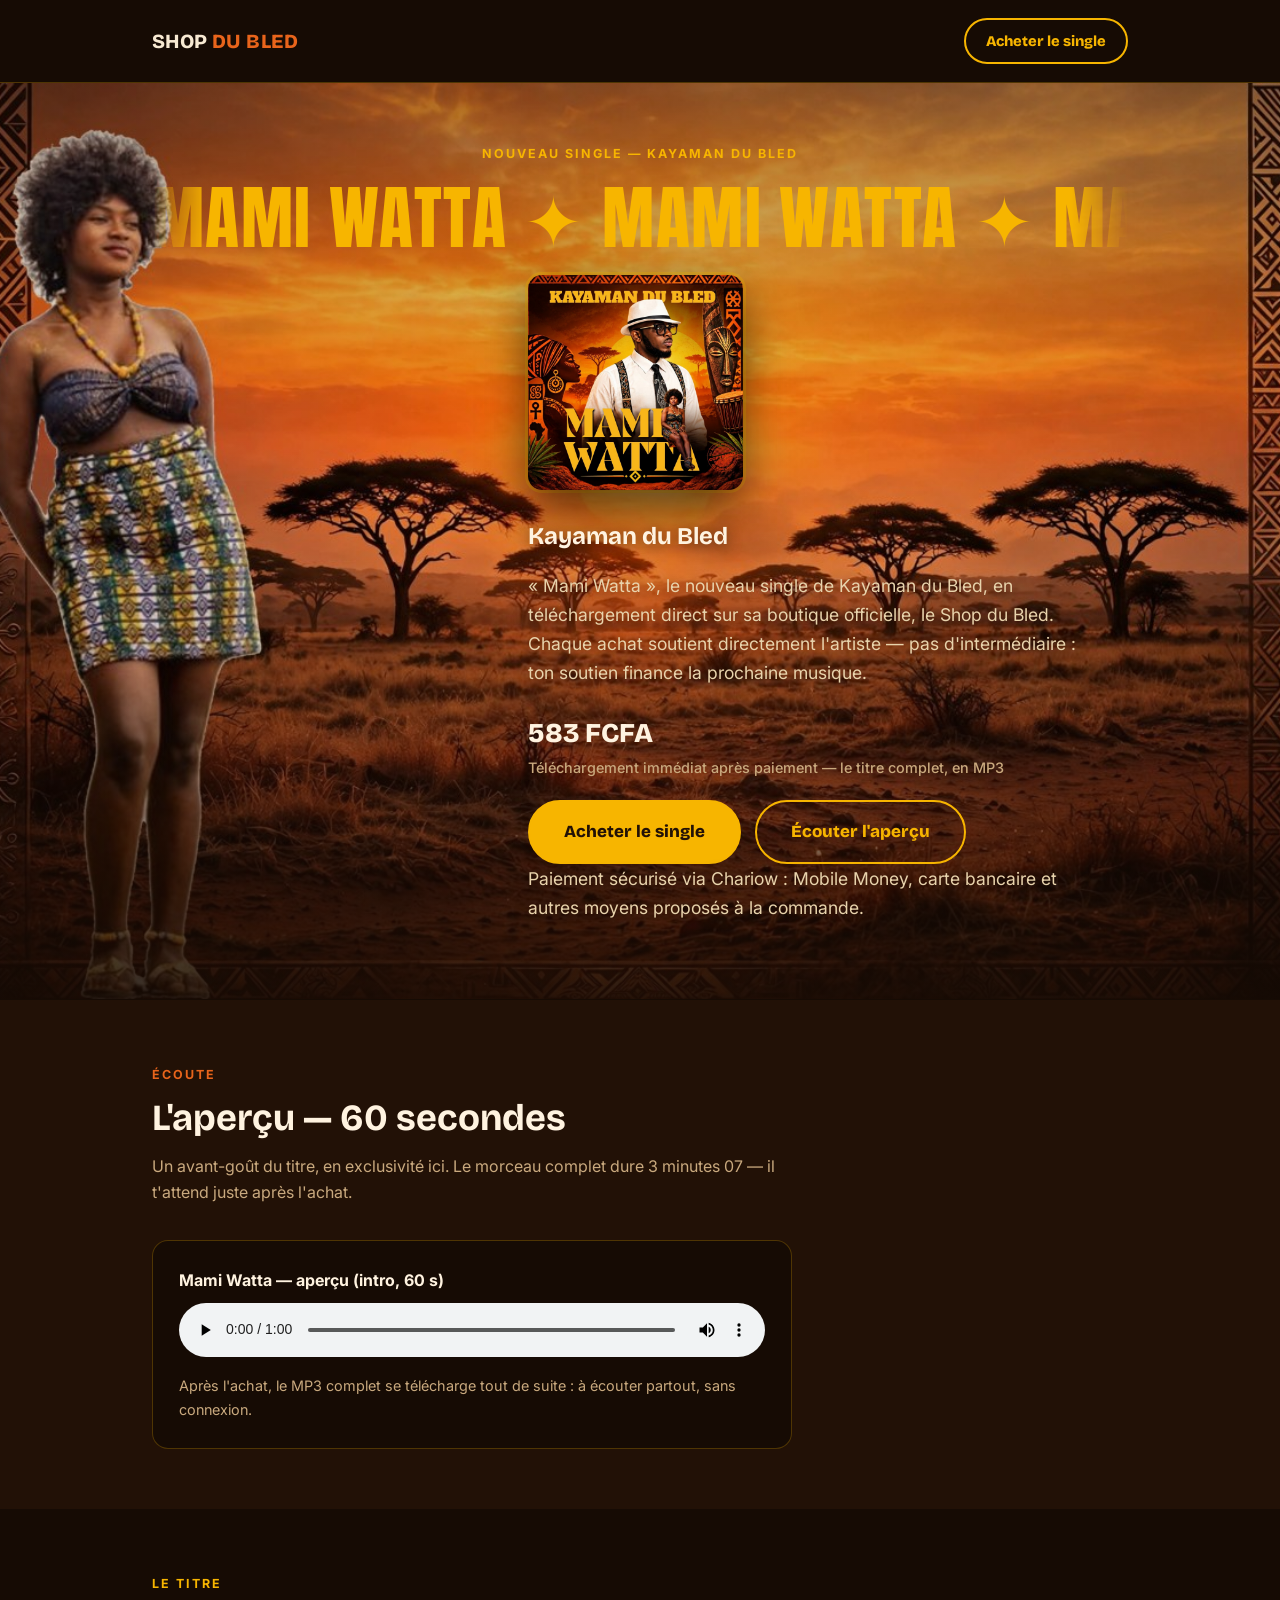
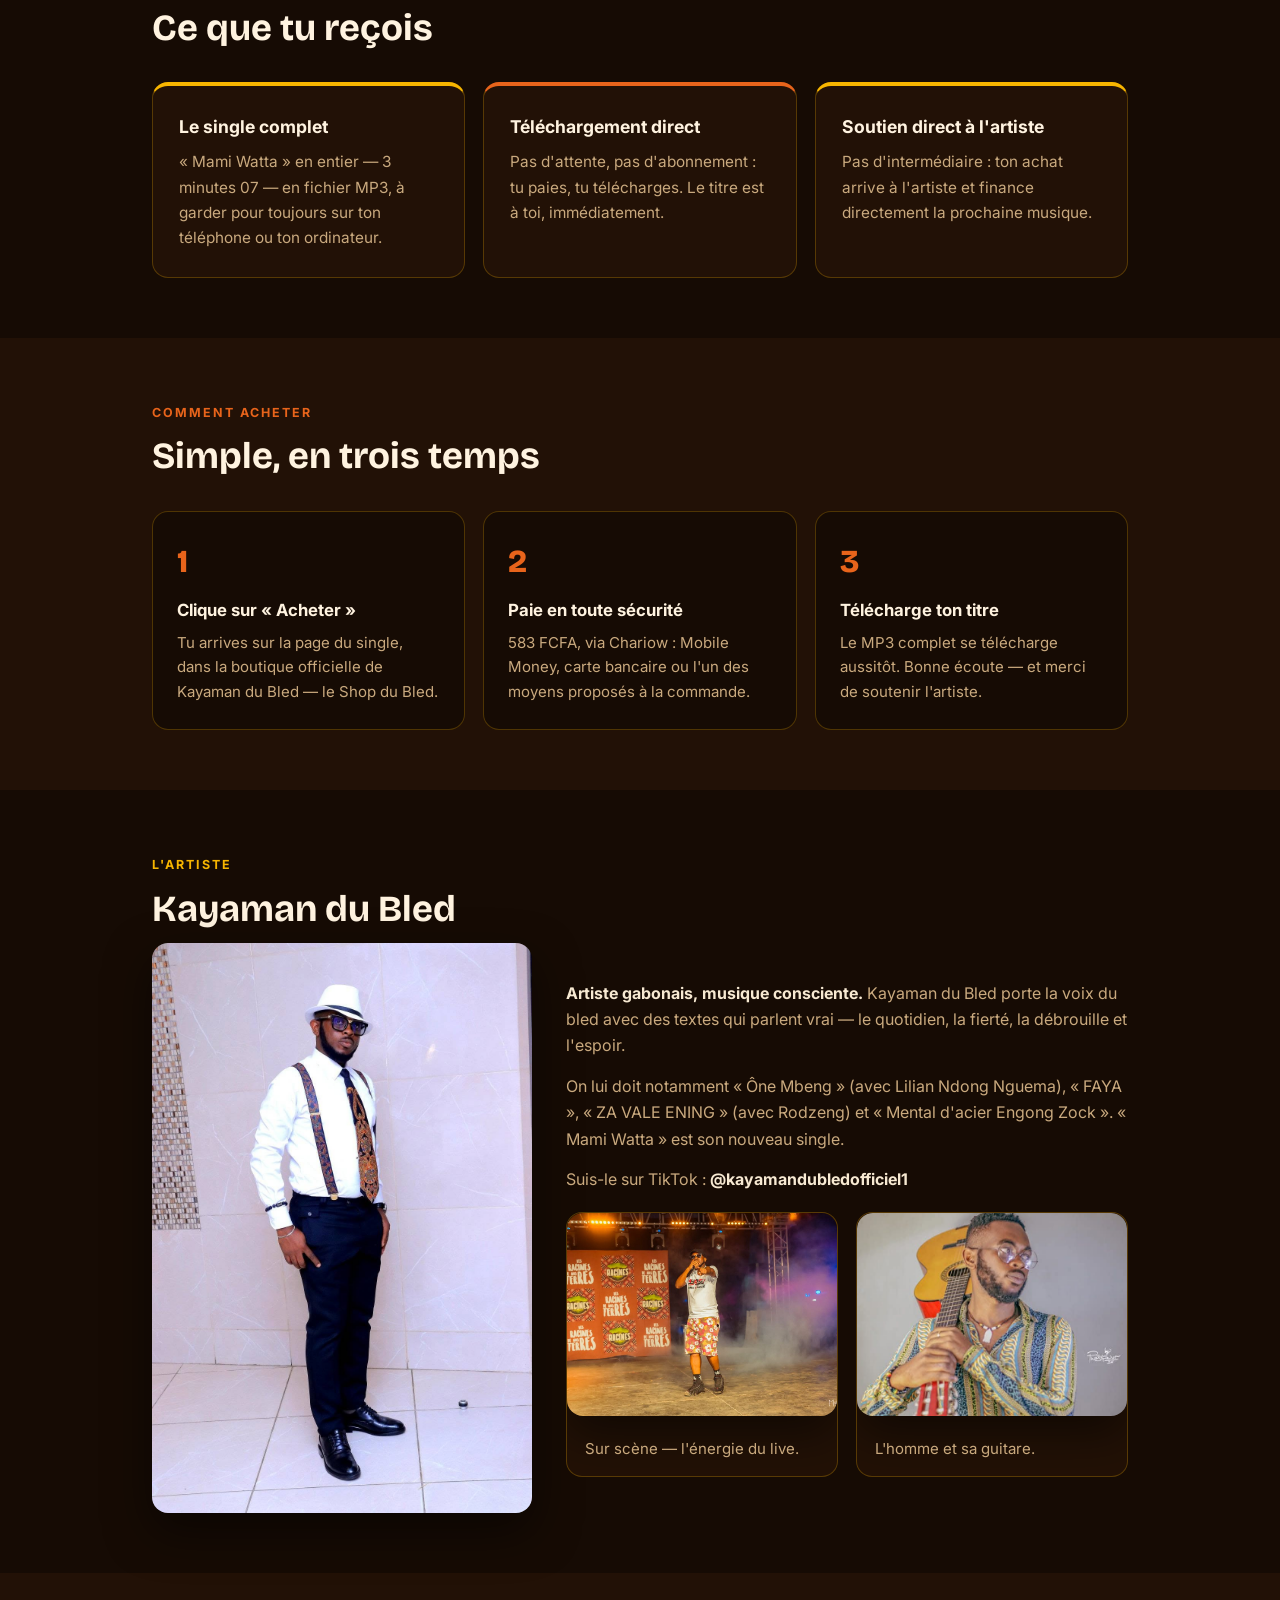
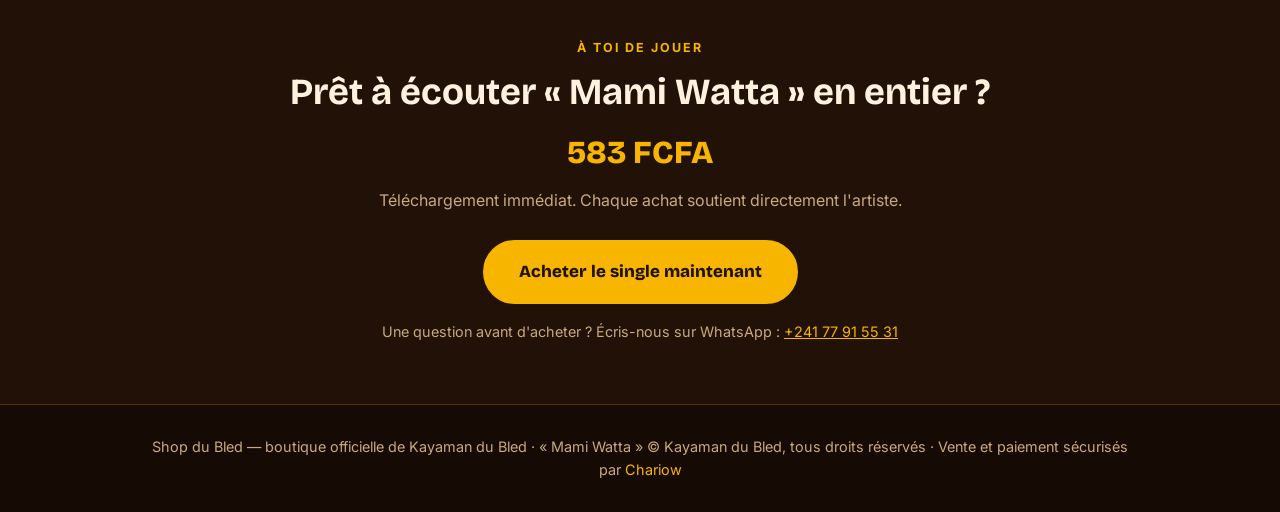
==== site-vitrine/index.html @ 3c1044f4 "Mami Watta : hero vidéo plein cadre — elle traverse le décor de droite à gauche" ====
<!DOCTYPE html>
<html lang="fr">
<head>
<meta charset="UTF-8">
<meta name="viewport" content="width=device-width, initial-scale=1.0">
<title>Mami Watta — Kayaman du Bled | Le single en téléchargement direct</title>
<meta name="description" content="« Mami Watta », le nouveau single de Kayaman du Bled, en téléchargement direct sur sa boutique officielle, le Shop du Bled. 583 FCFA. Chaque achat soutient directement l'artiste.">
<meta property="og:type" content="website">
<meta property="og:url" content="https://juniorberger.github.io/site-vitrine/">
<meta property="og:title" content="Mami Watta — Kayaman du Bled">
<meta property="og:description" content="Le nouveau single en téléchargement direct. Chaque achat soutient directement l'artiste — pas d'intermédiaire.">
<meta property="og:image" content="https://juniorberger.github.io/images/mami-watta-cover.jpg">
<link rel="preconnect" href="https://fonts.googleapis.com">
<link rel="preconnect" href="https://fonts.gstatic.com" crossorigin>
<link href="https://fonts.googleapis.com/css2?family=Anton&family=Bricolage+Grotesque:opsz,wght@12..96,700;12..96,800&family=Inter:wght@400;500;600;700&display=swap" rel="stylesheet">
<style>
:root{--fond:#160B04;--fond-2:#221106;--orange:#E8641B;--or:#F7B500;--or-clair:#FFC933;--creme:#FFF3E0;--texte:#F7E9D2;--gris:#C9A97E;--bord:rgba(247,181,0,.25);--rayon:16px;--font-titre:'Bricolage Grotesque',system-ui,sans-serif;--font-texte:'Inter',system-ui,sans-serif}
*{margin:0;padding:0;box-sizing:border-box}
body{font-family:var(--font-texte);color:var(--texte);background:var(--fond);line-height:1.65;font-size:16px}
.container{max-width:1020px;margin:0 auto;padding:0 22px}
h1,h2{font-family:var(--font-titre);line-height:1.08}
.kicker{display:inline-block;color:var(--or);font-size:.78rem;font-weight:700;text-transform:uppercase;letter-spacing:.16em;margin-bottom:14px}
.kicker--orange{color:var(--orange)}
.btn{display:inline-block;background:var(--or);color:#221106;font-weight:800;padding:16px 34px;border-radius:999px;text-decoration:none;font-size:1.06rem;border:2px solid var(--or);transition:.2s;font-family:var(--font-titre)}
.btn:hover{background:var(--or-clair);border-color:var(--or-clair)}
.btn--vide{background:transparent;color:var(--or)}
.btn--vide:hover{background:rgba(247,181,0,.12);color:var(--or-clair)}
header{padding:18px 0;border-bottom:1px solid var(--bord)}
header .container{display:flex;justify-content:space-between;align-items:center}
.logo{font-family:var(--font-titre);font-weight:800;font-size:1.25rem;color:var(--texte);text-decoration:none;letter-spacing:.02em}
.logo span{color:var(--orange)}
.hero{position:relative;padding:56px 0 0;text-align:center;overflow:hidden;background:var(--fond)}
.hero-bg{position:absolute;inset:0;width:100%;height:100%;object-fit:cover;object-position:center 30%;z-index:0;animation:kenburns 26s ease-in-out infinite alternate}
.hero-video{position:absolute;inset:0;width:100%;height:100%;object-fit:cover;object-position:center 40%;z-index:0}
.hero{min-height:94vh;display:flex;flex-direction:column;justify-content:center}
.hero-voile{position:absolute;inset:0;z-index:1;background:linear-gradient(180deg,rgba(22,11,4,.34) 0%,rgba(22,11,4,.08) 34%,rgba(22,11,4,.16) 62%,rgba(22,11,4,.88) 100%)}
.hero-inner{position:relative;z-index:2}
.hero-grille{display:block;margin-top:10px}
.hero-contenu{max-width:600px;margin-left:auto}
.hero-femme{width:100%;max-height:76vh;object-fit:contain;object-position:bottom center;align-self:end;filter:drop-shadow(0 16px 20px rgba(0,0,0,.5));animation:entree-gauche 1.1s cubic-bezier(.22,.8,.3,1) both .15s,flotte 7s ease-in-out 1.4s infinite}
.hero-contenu{text-align:left;padding:10px 0 54px}
.hero .pochette{width:min(215px,52vw);border-radius:14px;box-shadow:0 20px 46px rgba(0,0,0,.6),0 0 0 3px rgba(247,181,0,.35);margin:0 0 20px}
.anim{animation:apparait .9s cubic-bezier(.22,.8,.3,1) both}
@keyframes apparait{from{opacity:0;transform:translateY(26px)}to{opacity:1;transform:translateY(0)}}
@keyframes entree-gauche{from{opacity:0;transform:translateX(-42px)}to{opacity:1;transform:translateX(0)}}
@keyframes flotte{0%,100%{transform:translateY(0)}50%{transform:translateY(-9px)}}
@keyframes kenburns{from{transform:scale(1)}to{transform:scale(1.08)}}
.hero h1{font-family:'Anton',sans-serif;font-size:clamp(2.6rem,8vw,4.4rem);font-weight:400;color:var(--or);text-transform:uppercase;letter-spacing:.02em;margin-bottom:6px}
.sr-only{position:absolute;width:1px;height:1px;overflow:hidden;clip:rect(0 0 0 0);white-space:nowrap}
.marquee{display:block;overflow:hidden;white-space:nowrap;-webkit-mask-image:linear-gradient(90deg,transparent,#000 6%,#000 94%,transparent);mask-image:linear-gradient(90deg,transparent,#000 6%,#000 94%,transparent)}
.marquee-track{display:inline-flex;width:max-content;animation:deroule 20s linear infinite;will-change:transform}
.marquee-track span{padding-right:.35em}
@keyframes deroule{from{transform:translateX(0)}to{transform:translateX(-50%)}}
@media (prefers-reduced-motion: reduce){.marquee-track{animation:none}}
.hero .artiste{font-family:var(--font-titre);font-size:clamp(1.15rem,3vw,1.5rem);font-weight:700;color:var(--creme);margin-bottom:14px}
.hero p{color:#E8D3AC;font-size:1.1rem;max-width:560px;margin:0 0 24px;text-shadow:0 2px 14px rgba(22,11,4,.65)}
.prix-hero{font-family:var(--font-titre);font-size:1.7rem;font-weight:800;color:var(--creme);margin-bottom:20px}
.prix-hero small{display:block;font-family:var(--font-texte);font-weight:500;font-size:.9rem;color:var(--gris)}
.cta-ligne{display:flex;gap:14px;justify-content:center;flex-wrap:wrap}
.hero-contenu .cta-ligne{justify-content:flex-start}
.micro{margin-top:16px;font-size:.9rem;color:var(--gris)}
section{padding:60px 0}
.section--alt{background:var(--fond-2)}
h2{font-size:clamp(1.6rem,3.8vw,2.3rem);margin-bottom:14px;color:var(--creme)}
.sous{color:var(--gris);max-width:660px;margin-bottom:34px}
.lecteur{background:var(--fond);border:1px solid var(--bord);border-radius:var(--rayon);padding:26px;max-width:640px}
.section--alt .lecteur{background:var(--fond)}
.lecteur audio{width:100%;margin-top:10px}
.grille{display:grid;grid-template-columns:repeat(auto-fit,minmax(230px,1fr));gap:18px}
.carte{background:var(--fond-2);border:1px solid var(--bord);border-radius:var(--rayon);padding:26px}
.section--alt .carte{background:var(--fond)}
.carte h3{font-size:1.1rem;margin-bottom:8px;color:var(--creme)}
.carte p{color:var(--gris);font-size:.96rem}
.etapes{display:grid;grid-template-columns:repeat(auto-fit,minmax(210px,1fr));gap:18px}
.etape{background:var(--fond-2);border:1px solid var(--bord);border-radius:var(--rayon);padding:24px}
.section--alt .etape{background:var(--fond)}
.etape .num{font-family:var(--font-titre);font-size:2rem;font-weight:800;color:var(--orange);display:block;margin-bottom:8px}
.etape h3{font-size:1.05rem;margin-bottom:6px;color:var(--creme)}
.etape p{color:var(--gris);font-size:.94rem}
.artiste-bloc{display:grid;grid-template-columns:minmax(240px,380px) 1fr;gap:34px;align-items:center}
.artiste-bloc img{width:100%;border-radius:var(--rayon);box-shadow:0 18px 45px rgba(0,0,0,.5)}
.artiste-bloc p{color:var(--gris);margin-bottom:14px}
.artiste-bloc p strong{color:var(--texte)}
.galerie{display:grid;grid-template-columns:repeat(auto-fit,minmax(250px,1fr));gap:18px}
.galerie figure{border:1px solid var(--bord);border-radius:var(--rayon);overflow:hidden;background:var(--fond-2)}
.section--alt .galerie figure{background:var(--fond)}
.galerie img{width:100%;aspect-ratio:4/3;object-fit:cover}
.galerie figcaption{padding:14px 18px;color:var(--gris);font-size:.94rem}
.bandeau-achat{text-align:center}
.bandeau-achat .prix{font-family:var(--font-titre);font-size:2rem;font-weight:800;color:var(--or);margin-bottom:8px}
footer{border-top:1px solid var(--bord);padding:30px 0;color:var(--gris);font-size:.9rem;text-align:center}
footer a{color:var(--or);text-decoration:none}
@media(max-width:720px){.artiste-bloc{grid-template-columns:1fr}section{padding:44px 0}}
@media(max-width:860px){.hero-contenu{margin:0 auto;text-align:center;padding-bottom:44px}.hero-contenu .cta-ligne{justify-content:center}.hero .pochette{margin:0 auto 18px}.hero p{margin:0 auto 24px}}
@media (prefers-reduced-motion: reduce){.hero-bg,.hero-femme,.anim{animation:none}}
</style>
</head>
<body>

<header>
  <div class="container">
    <a class="logo" href="#top">SHOP <span>DU BLED</span></a>
    <a class="btn btn--vide" href="https://ikwyybfr.mychariow.online/prd_e8etl2qk" style="padding:9px 20px;font-size:.92rem">Acheter le single</a>
  </div>
</header>

<div class="hero" id="top">
  <video class="hero-video" autoplay muted loop playsinline poster="../images/mami-watta-poster.jpg" aria-hidden="true">
    <source src="mami-watta-marche-web.mp4" type="video/mp4">
  </video>
  <div class="hero-voile"></div>
  <div class="container hero-inner">
    <span class="kicker anim">Nouveau single — Kayaman du Bled</span>
    <h1 class="anim" style="animation-delay:.1s"><span class="sr-only">Mami Watta</span><span class="marquee" aria-hidden="true"><span class="marquee-track"><span>Mami Watta ✦ Mami Watta ✦ Mami Watta ✦ Mami Watta ✦&nbsp;</span><span>Mami Watta ✦ Mami Watta ✦ Mami Watta ✦ Mami Watta ✦&nbsp;</span></span></span></h1>
    <div class="hero-grille">
      <div class="hero-contenu">
        <img class="pochette anim" style="animation-delay:.25s" src="../images/mami-watta-cover.jpg" alt="Pochette du single Mami Watta de Kayaman du Bled">
        <p class="artiste anim" style="animation-delay:.35s">Kayaman du Bled</p>
        <p class="anim" style="animation-delay:.45s">« Mami Watta », le nouveau single de Kayaman du Bled, en téléchargement direct sur sa boutique officielle, le Shop du Bled. Chaque achat soutient directement l'artiste — pas d'intermédiaire : ton soutien finance la prochaine musique.</p>
        <div class="prix-hero anim" style="animation-delay:.55s">583 FCFA<small>Téléchargement immédiat après paiement — le titre complet, en MP3</small></div>
        <div class="cta-ligne anim" style="animation-delay:.65s">
          <a class="btn" href="https://ikwyybfr.mychariow.online/prd_e8etl2qk">Acheter le single</a>
          <a class="btn btn--vide" href="#ecouter">Écouter l'aperçu</a>
        </div>
        <p class="micro anim" style="animation-delay:.75s">Paiement sécurisé via Chariow : Mobile Money, carte bancaire et autres moyens proposés à la commande.</p>
      </div>
    </div>
  </div>
</div>

<section class="section--alt" id="ecouter">
  <div class="container">
    <span class="kicker kicker--orange">Écoute</span>
    <h2>L'aperçu — 60 secondes</h2>
    <p class="sous">Un avant-goût du titre, en exclusivité ici. Le morceau complet dure 3 minutes 07 — il t'attend juste après l'achat.</p>
    <div class="lecteur">
      <strong style="color:var(--creme)">Mami Watta — aperçu (intro, 60 s)</strong>
      <audio controls preload="metadata" src="apercu-60s.mp3">Ton navigateur ne peut pas lire cet aperçu audio.</audio>
      <p class="micro" style="margin-top:10px">Après l'achat, le MP3 complet se télécharge tout de suite : à écouter partout, sans connexion.</p>
    </div>
  </div>
</section>

<section>
  <div class="container">
    <span class="kicker">Le titre</span>
    <h2>Ce que tu reçois</h2>
    <p class="sous"></p>
    <div class="grille">
      <div class="carte" style="border-top:4px solid var(--or)">
        <h3>Le single complet</h3>
        <p>« Mami Watta » en entier — 3 minutes 07 — en fichier MP3, à garder pour toujours sur ton téléphone ou ton ordinateur.</p>
      </div>
      <div class="carte" style="border-top:4px solid var(--orange)">
        <h3>Téléchargement direct</h3>
        <p>Pas d'attente, pas d'abonnement : tu paies, tu télécharges. Le titre est à toi, immédiatement.</p>
      </div>
      <div class="carte" style="border-top:4px solid var(--or)">
        <h3>Soutien direct à l'artiste</h3>
        <p>Pas d'intermédiaire : ton achat arrive à l'artiste et finance directement la prochaine musique.</p>
      </div>
    </div>
  </div>
</section>

<section class="section--alt">
  <div class="container">
    <span class="kicker kicker--orange">Comment acheter</span>
    <h2>Simple, en trois temps</h2>
    <p class="sous"></p>
    <div class="etapes">
      <div class="etape"><span class="num">1</span><h3>Clique sur « Acheter »</h3><p>Tu arrives sur la page du single, dans la boutique officielle de Kayaman du Bled — le Shop du Bled.</p></div>
      <div class="etape"><span class="num">2</span><h3>Paie en toute sécurité</h3><p>583 FCFA, via Chariow : Mobile Money, carte bancaire ou l'un des moyens proposés à la commande.</p></div>
      <div class="etape"><span class="num">3</span><h3>Télécharge ton titre</h3><p>Le MP3 complet se télécharge aussitôt. Bonne écoute — et merci de soutenir l'artiste.</p></div>
    </div>
  </div>
</section>

<section>
  <div class="container">
    <span class="kicker">L'artiste</span>
    <h2>Kayaman du Bled</h2>
    <div class="artiste-bloc">
      <img src="../images/kayaman-artiste.jpg" alt="Kayaman du Bled en tenue de scène — chapeau blanc et bretelles">
      <div>
        <p><strong>Artiste gabonais, musique consciente.</strong> Kayaman du Bled porte la voix du bled avec des textes qui parlent vrai — le quotidien, la fierté, la débrouille et l'espoir.</p>
        <p>On lui doit notamment « Ône Mbeng » (avec Lilian Ndong Nguema), « FAYA », « ZA VALE ENING » (avec Rodzeng) et « Mental d'acier Engong Zock ». « Mami Watta » est son nouveau single.</p>
        <p>Suis-le sur TikTok : <strong>@kayamandubledofficiel1</strong></p>
        <div class="galerie" style="margin-top:20px">
          <figure>
            <img src="../images/kayaman-scene.jpg" alt="Kayaman du Bled sur scène, micro en main" loading="lazy">
            <figcaption>Sur scène — l'énergie du live.</figcaption>
          </figure>
          <figure>
            <img src="../images/kayaman-guitare.jpg" alt="Kayaman du Bled, sa guitare à l'épaule" loading="lazy">
            <figcaption>L'homme et sa guitare.</figcaption>
          </figure>
        </div>
      </div>
    </div>
  </div>
</section>

<section class="section--alt bandeau-achat">
  <div class="container">
    <span class="kicker">À toi de jouer</span>
    <h2>Prêt à écouter « Mami Watta » en entier ?</h2>
    <div class="prix">583 FCFA</div>
    <p class="sous" style="margin:0 auto 26px">Téléchargement immédiat. Chaque achat soutient directement l'artiste.</p>
    <a class="btn" href="https://ikwyybfr.mychariow.online/prd_e8etl2qk">Acheter le single maintenant</a>
    <p class="micro">Une question avant d'acheter ? Écris-nous sur WhatsApp : <a href="https://wa.me/24177915531" style="color:var(--or)">+241 77 91 55 31</a></p>
  </div>
</section>

<footer>
  <div class="container">
    <p>Shop du Bled — boutique officielle de Kayaman du Bled · « Mami Watta » © Kayaman du Bled, tous droits réservés · Vente et paiement sécurisés par <a href="https://ikwyybfr.mychariow.online">Chariow</a></p>
  </div>
</footer>

</body>
</html>
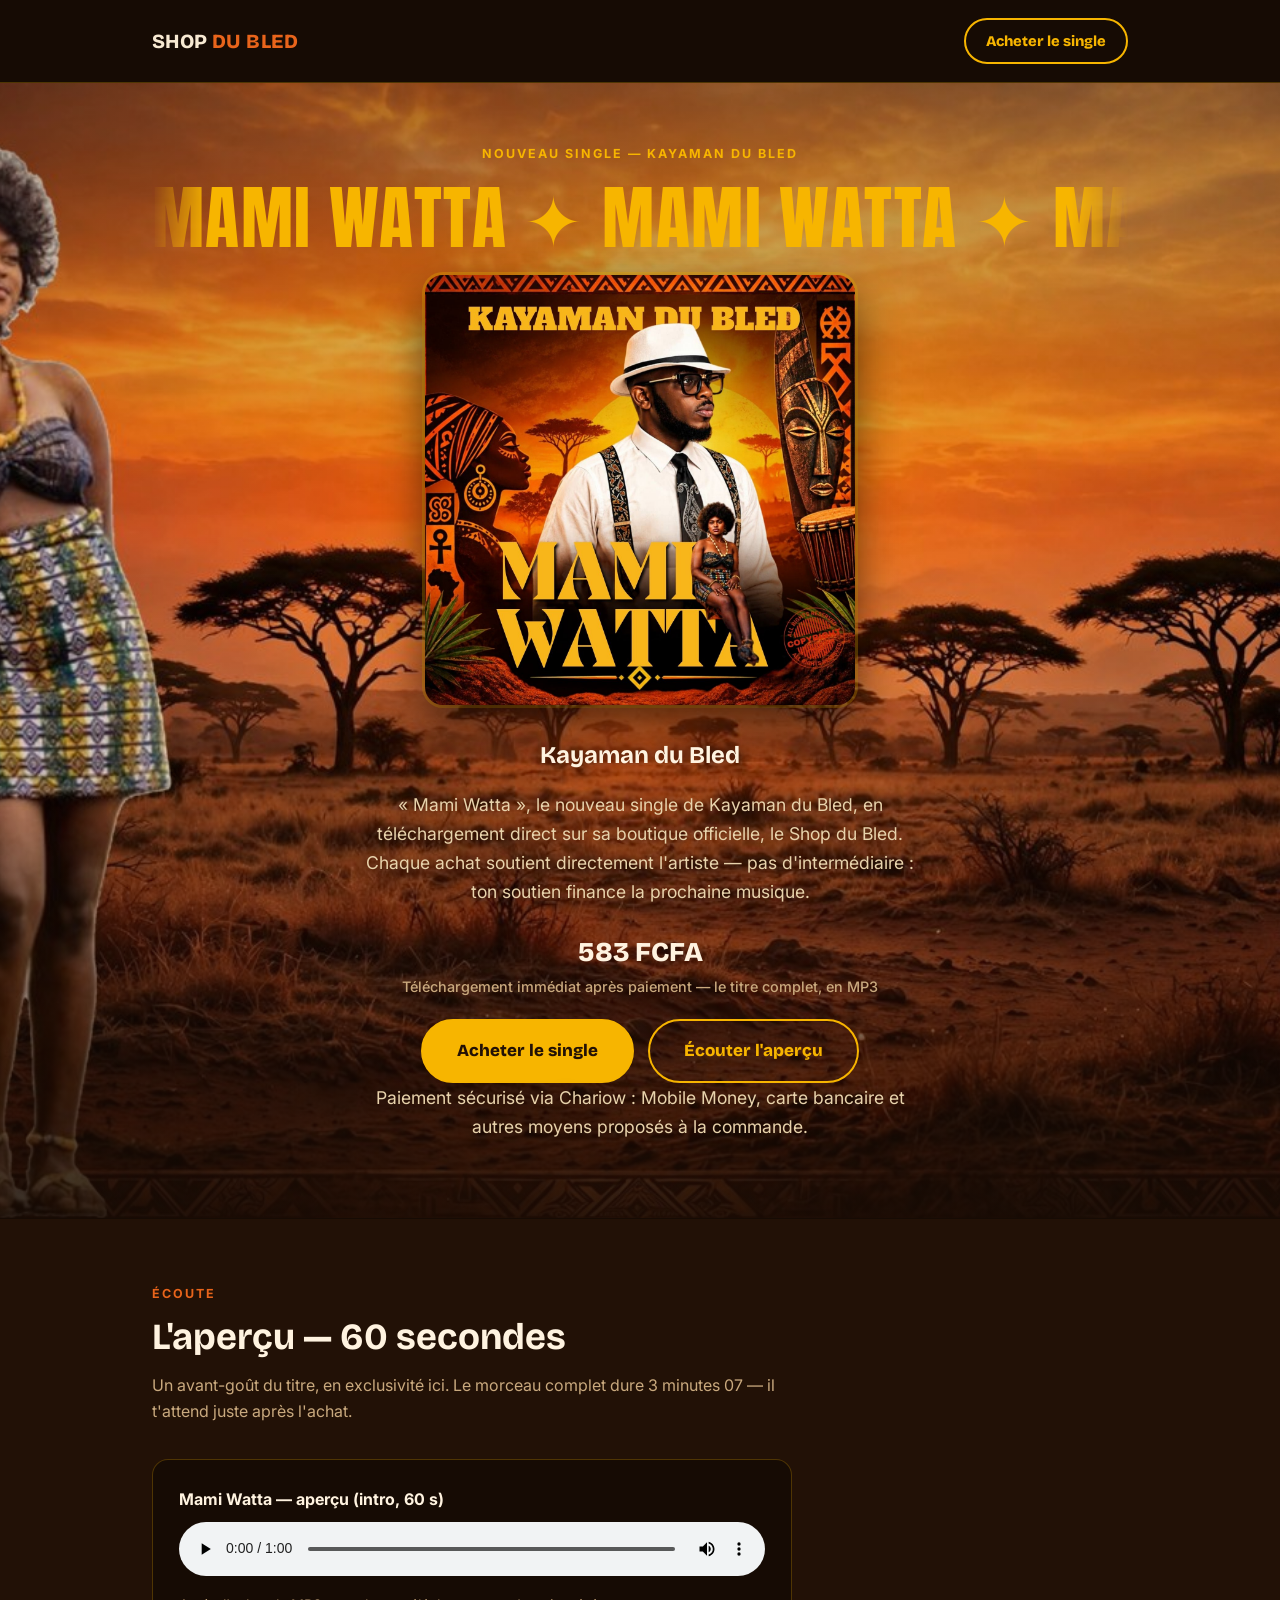
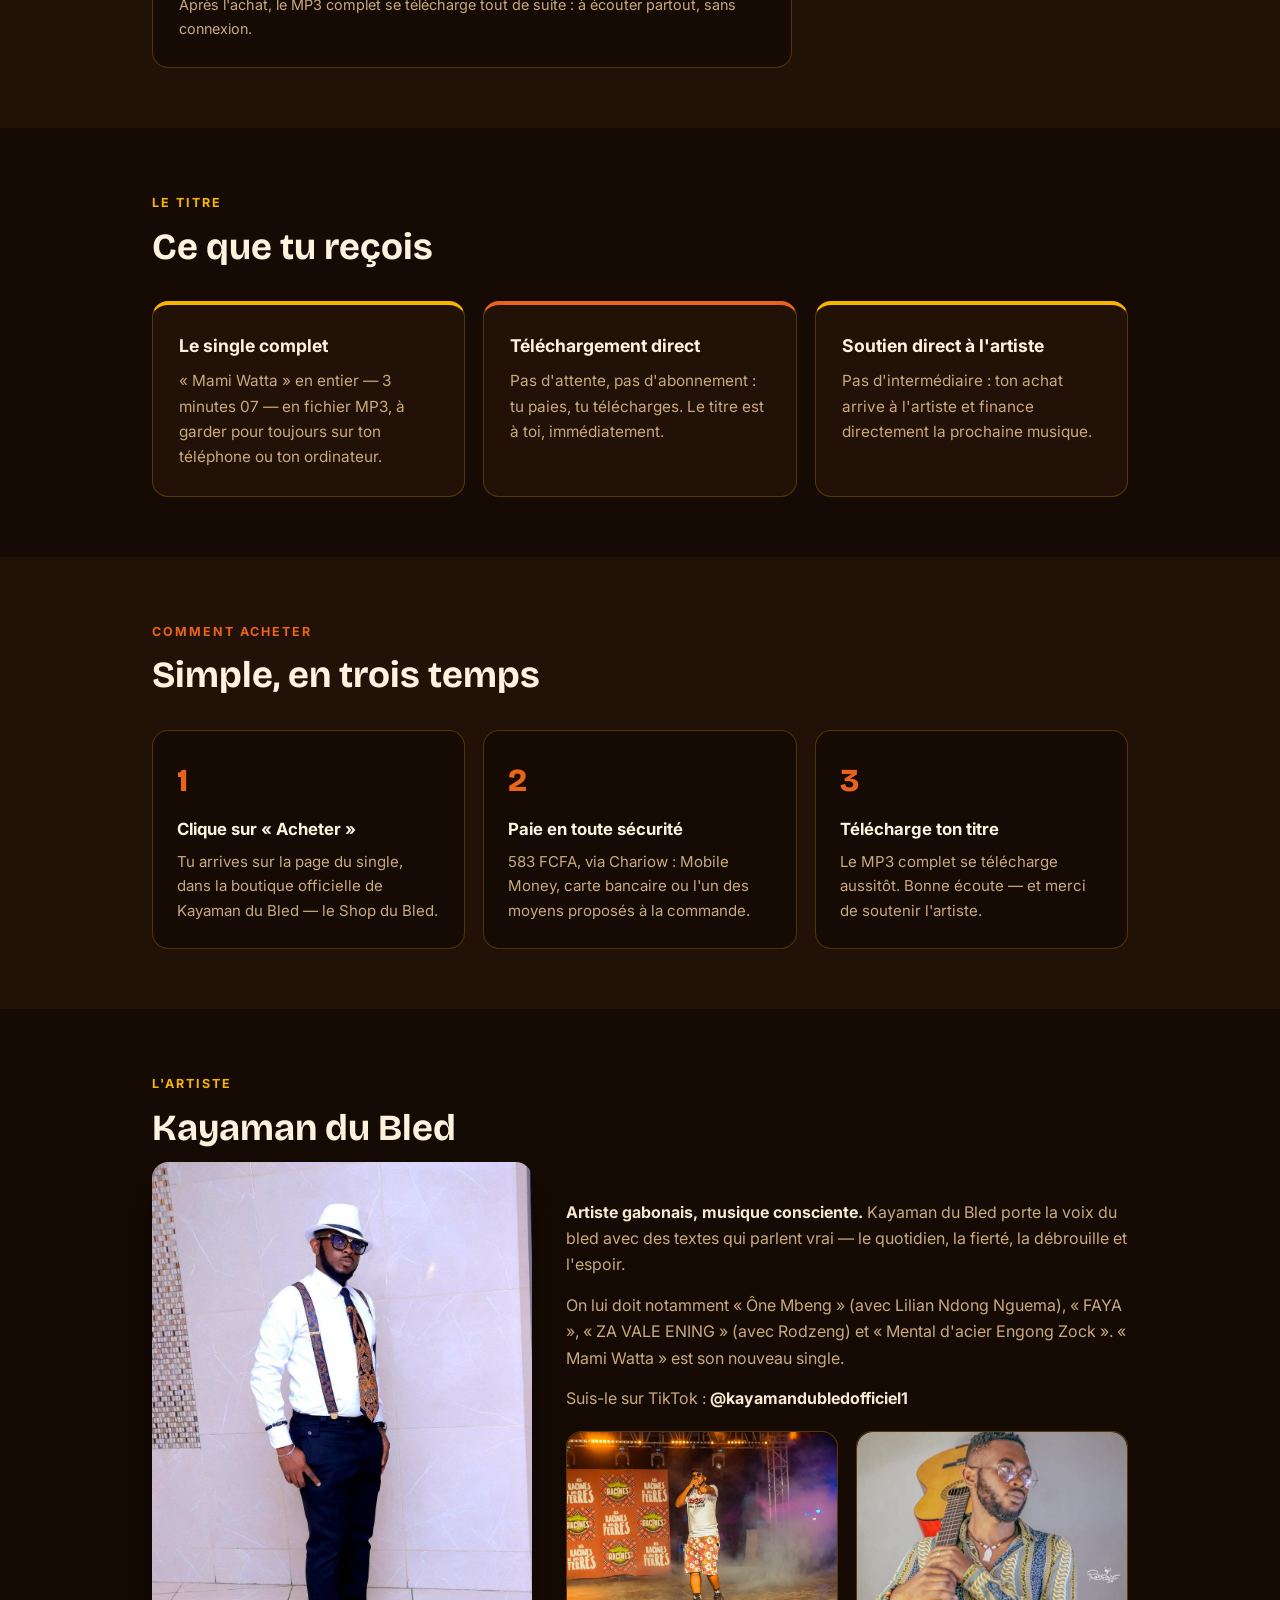
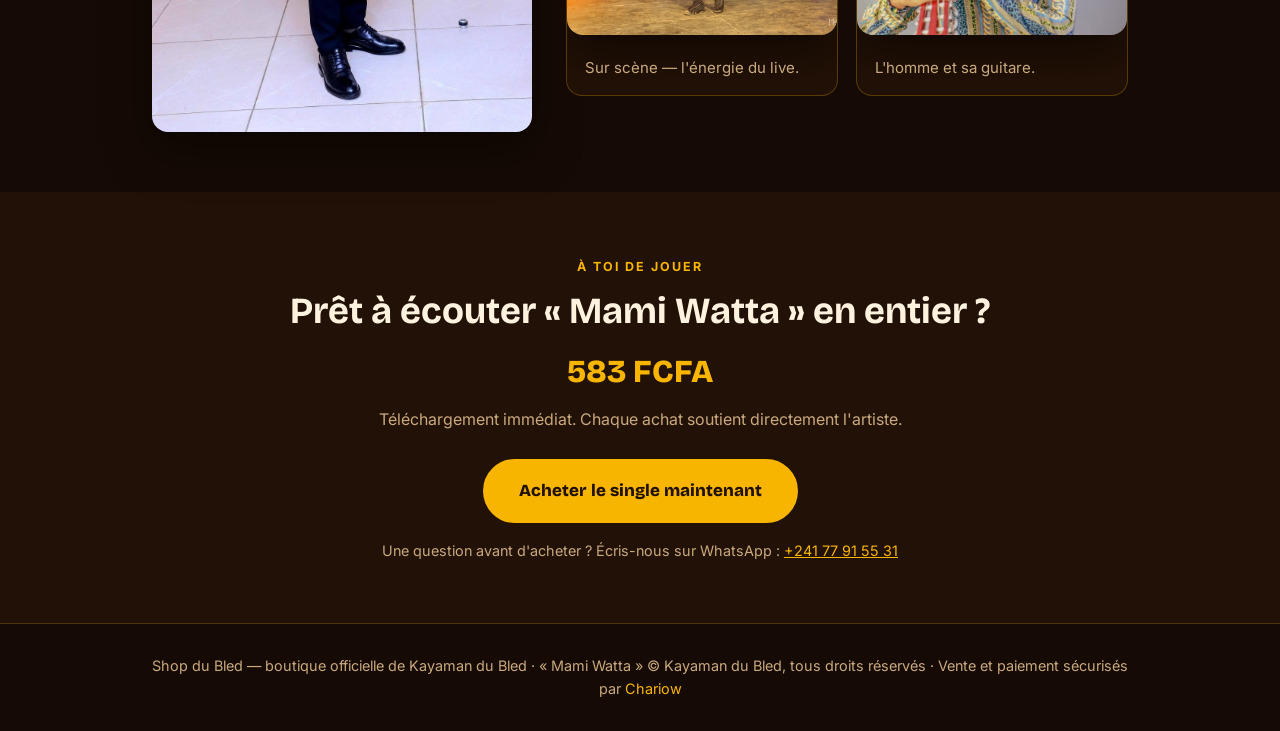
==== commit e39d45aa: "Mami Watta : pochette agrandie (430 px) et hero entièrement centré" ====
--- a/site-vitrine/index.html
+++ b/site-vitrine/index.html
@@ -36,10 +36,10 @@
 .hero-voile{position:absolute;inset:0;z-index:1;background:linear-gradient(180deg,rgba(22,11,4,.34) 0%,rgba(22,11,4,.08) 34%,rgba(22,11,4,.16) 62%,rgba(22,11,4,.88) 100%)}
 .hero-inner{position:relative;z-index:2}
 .hero-grille{display:block;margin-top:10px}
-.hero-contenu{max-width:600px;margin-left:auto}
+.hero-contenu{max-width:660px;margin:0 auto}
 .hero-femme{width:100%;max-height:76vh;object-fit:contain;object-position:bottom center;align-self:end;filter:drop-shadow(0 16px 20px rgba(0,0,0,.5));animation:entree-gauche 1.1s cubic-bezier(.22,.8,.3,1) both .15s,flotte 7s ease-in-out 1.4s infinite}
-.hero-contenu{text-align:left;padding:10px 0 54px}
-.hero .pochette{width:min(215px,52vw);border-radius:14px;box-shadow:0 20px 46px rgba(0,0,0,.6),0 0 0 3px rgba(247,181,0,.35);margin:0 0 20px}
+.hero-contenu{text-align:center;padding:10px 0 54px}
+.hero .pochette{width:min(430px,84vw);border-radius:18px;box-shadow:0 20px 46px rgba(0,0,0,.6),0 0 0 3px rgba(247,181,0,.35);margin:0 auto 24px}
 .anim{animation:apparait .9s cubic-bezier(.22,.8,.3,1) both}
 @keyframes apparait{from{opacity:0;transform:translateY(26px)}to{opacity:1;transform:translateY(0)}}
 @keyframes entree-gauche{from{opacity:0;transform:translateX(-42px)}to{opacity:1;transform:translateX(0)}}
@@ -53,11 +53,11 @@
 @keyframes deroule{from{transform:translateX(0)}to{transform:translateX(-50%)}}
 @media (prefers-reduced-motion: reduce){.marquee-track{animation:none}}
 .hero .artiste{font-family:var(--font-titre);font-size:clamp(1.15rem,3vw,1.5rem);font-weight:700;color:var(--creme);margin-bottom:14px}
-.hero p{color:#E8D3AC;font-size:1.1rem;max-width:560px;margin:0 0 24px;text-shadow:0 2px 14px rgba(22,11,4,.65)}
+.hero p{color:#E8D3AC;font-size:1.1rem;max-width:560px;margin:0 auto 24px;text-shadow:0 2px 14px rgba(22,11,4,.65)}
 .prix-hero{font-family:var(--font-titre);font-size:1.7rem;font-weight:800;color:var(--creme);margin-bottom:20px}
 .prix-hero small{display:block;font-family:var(--font-texte);font-weight:500;font-size:.9rem;color:var(--gris)}
 .cta-ligne{display:flex;gap:14px;justify-content:center;flex-wrap:wrap}
-.hero-contenu .cta-ligne{justify-content:flex-start}
+.hero-contenu .cta-ligne{justify-content:center}
 .micro{margin-top:16px;font-size:.9rem;color:var(--gris)}
 section{padding:60px 0}
 .section--alt{background:var(--fond-2)}
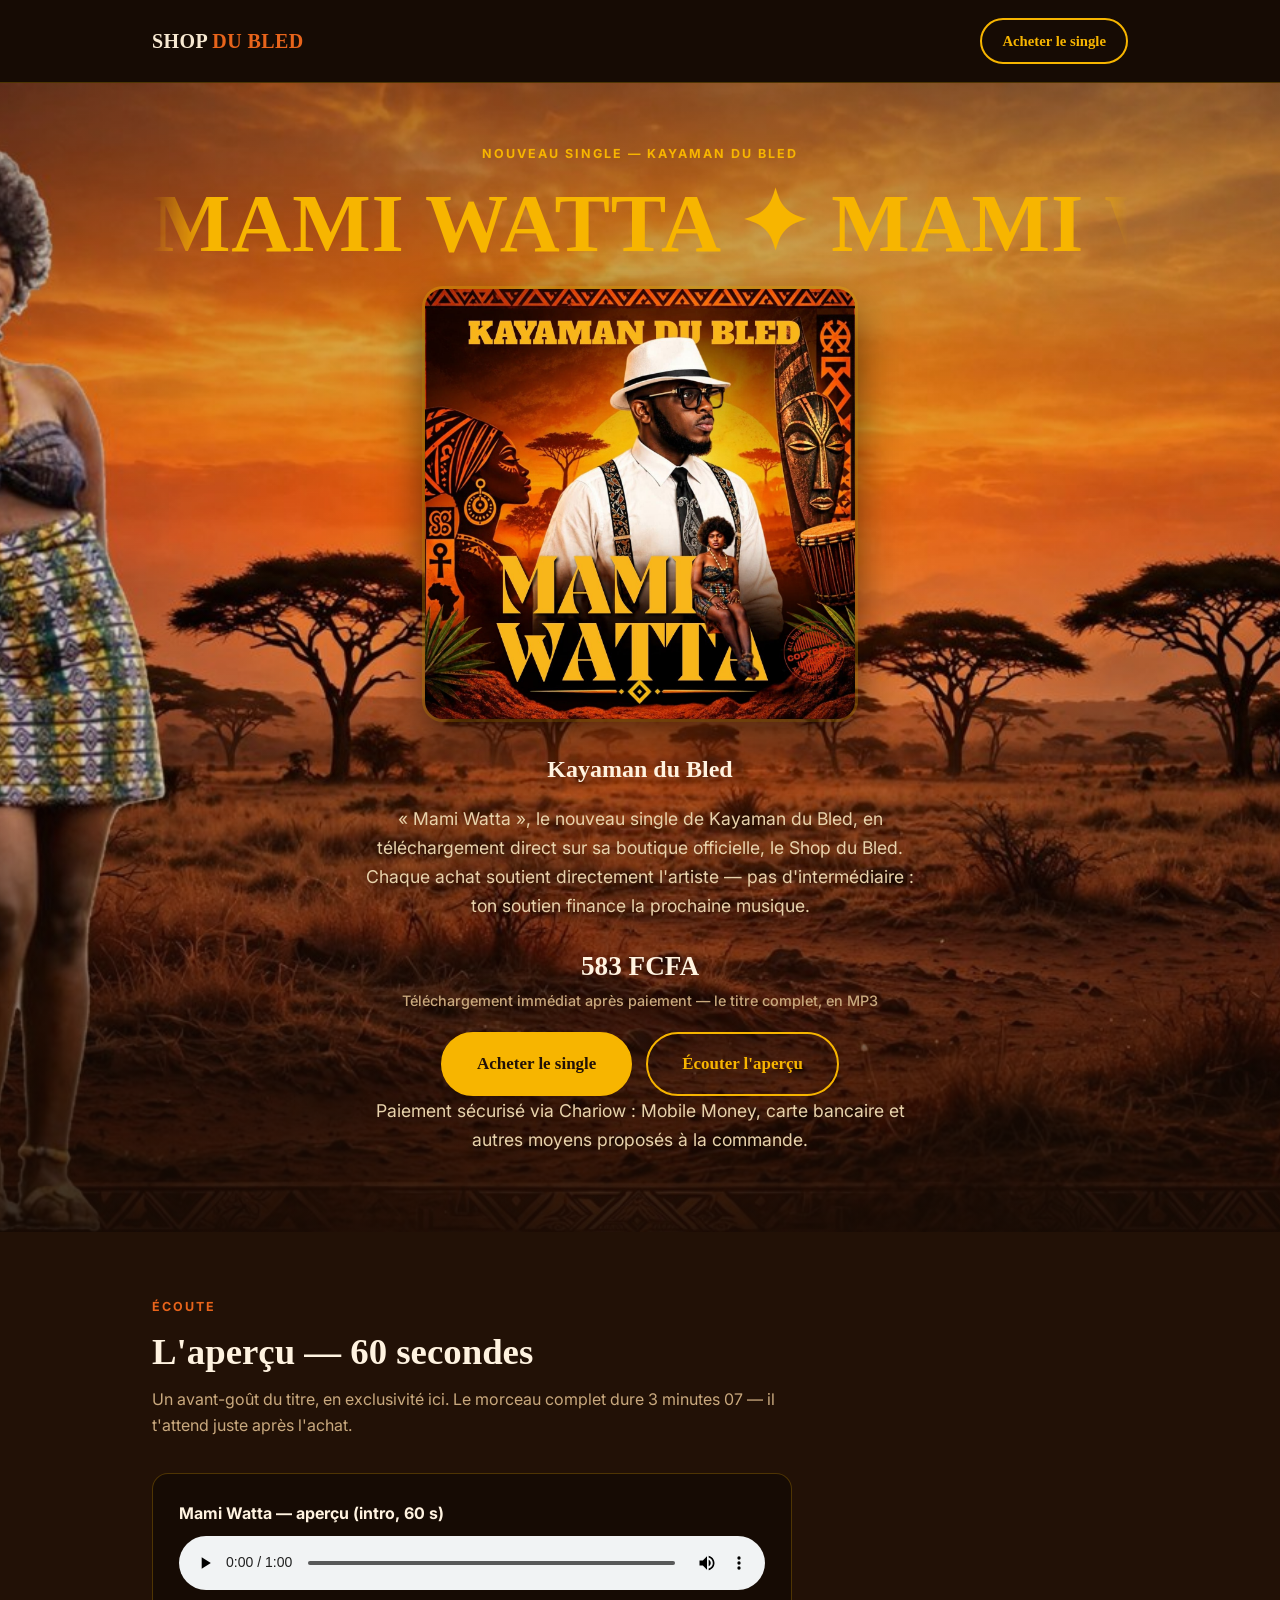
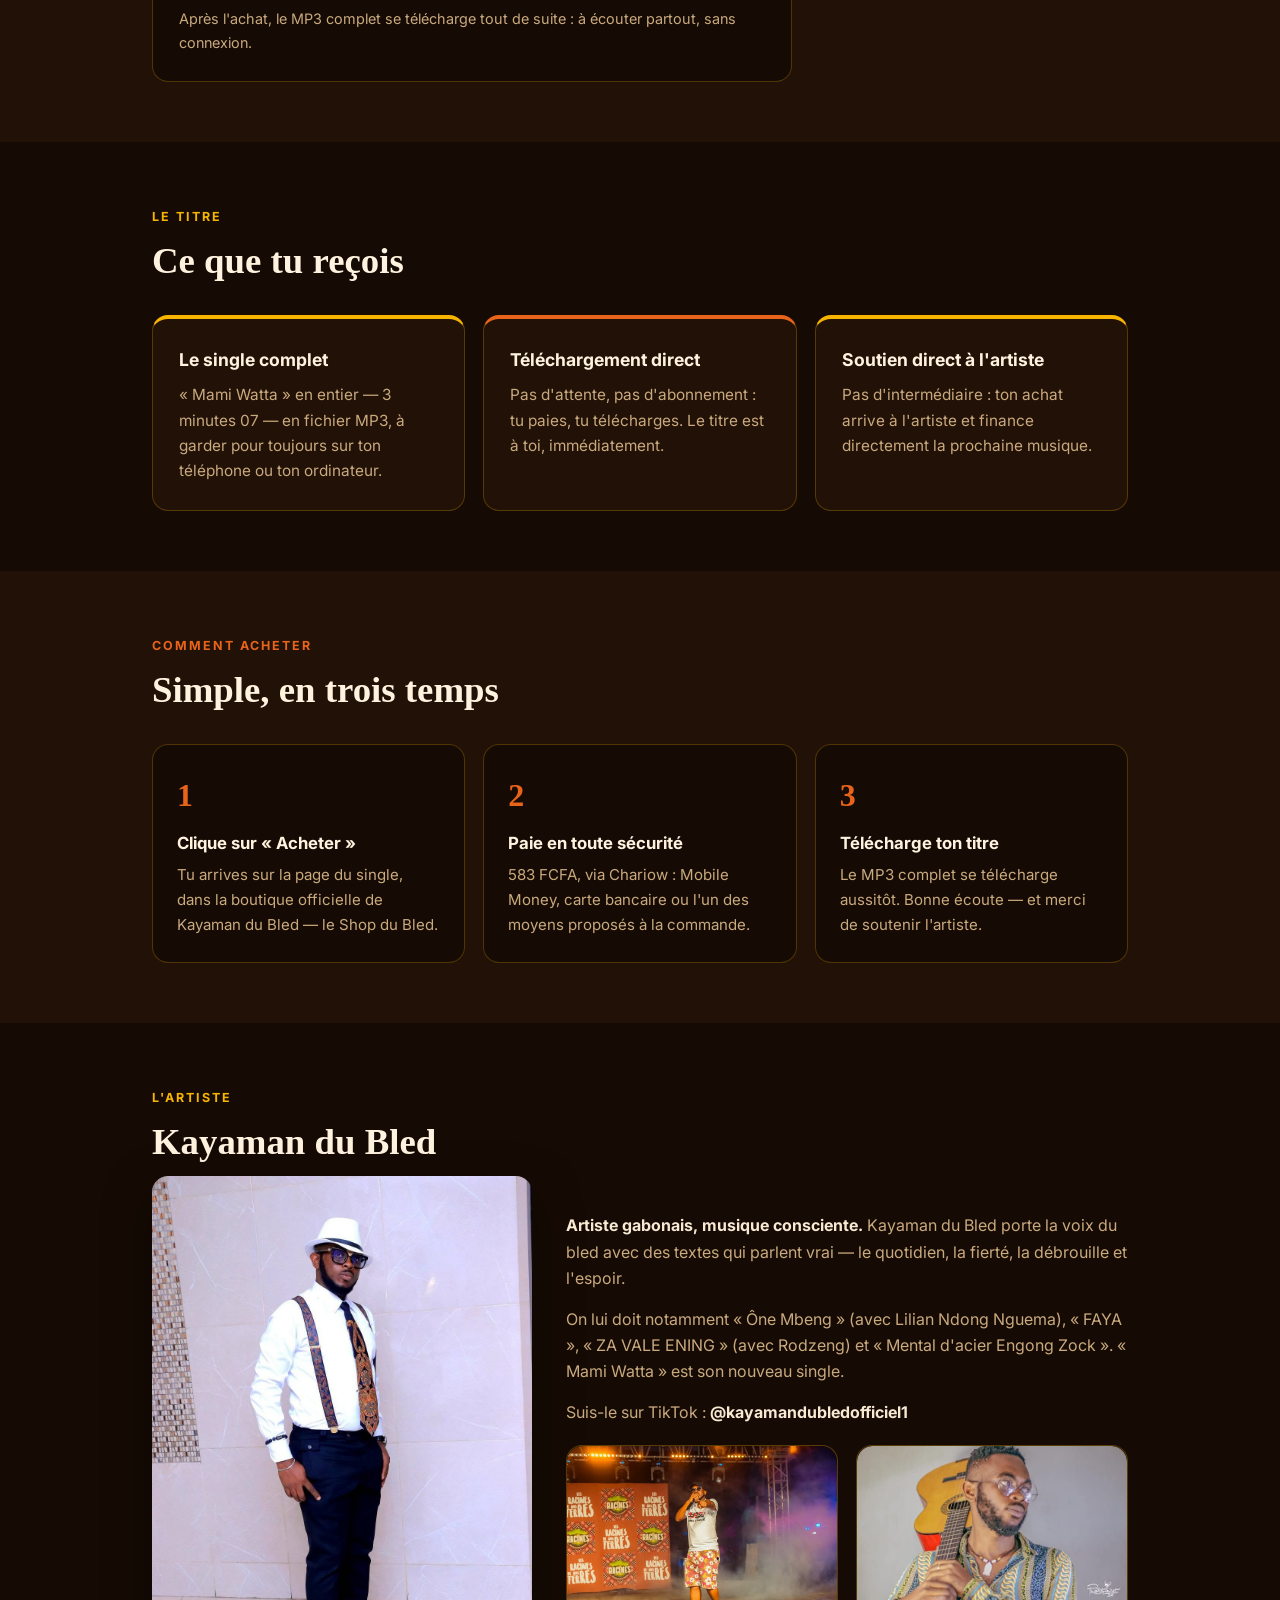
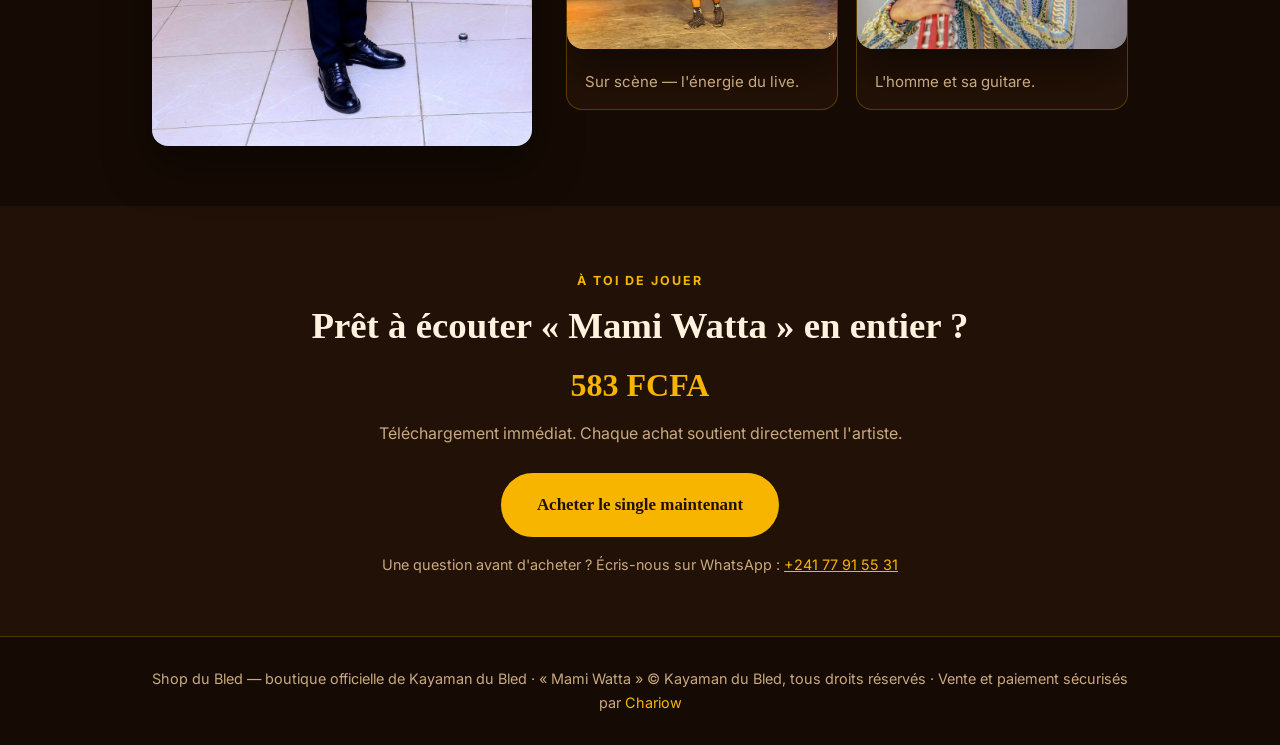
==== commit 946a61dd: "Mami Watta : typographie Inter + Times New Roman (titres en serif)" ====
--- a/site-vitrine/index.html
+++ b/site-vitrine/index.html
@@ -12,9 +12,9 @@
 <meta property="og:image" content="https://juniorberger.github.io/images/mami-watta-cover.jpg">
 <link rel="preconnect" href="https://fonts.googleapis.com">
 <link rel="preconnect" href="https://fonts.gstatic.com" crossorigin>
-<link href="https://fonts.googleapis.com/css2?family=Anton&family=Bricolage+Grotesque:opsz,wght@12..96,700;12..96,800&family=Inter:wght@400;500;600;700&display=swap" rel="stylesheet">
+<link href="https://fonts.googleapis.com/css2?family=Inter:wght@400;500;600;700;800&display=swap" rel="stylesheet">
 <style>
-:root{--fond:#160B04;--fond-2:#221106;--orange:#E8641B;--or:#F7B500;--or-clair:#FFC933;--creme:#FFF3E0;--texte:#F7E9D2;--gris:#C9A97E;--bord:rgba(247,181,0,.25);--rayon:16px;--font-titre:'Bricolage Grotesque',system-ui,sans-serif;--font-texte:'Inter',system-ui,sans-serif}
+:root{--fond:#160B04;--fond-2:#221106;--orange:#E8641B;--or:#F7B500;--or-clair:#FFC933;--creme:#FFF3E0;--texte:#F7E9D2;--gris:#C9A97E;--bord:rgba(247,181,0,.25);--rayon:16px;--font-titre:'Times New Roman',Times,serif;--font-texte:'Inter',system-ui,sans-serif}
 *{margin:0;padding:0;box-sizing:border-box}
 body{font-family:var(--font-texte);color:var(--texte);background:var(--fond);line-height:1.65;font-size:16px}
 .container{max-width:1020px;margin:0 auto;padding:0 22px}
@@ -45,7 +45,7 @@
 @keyframes entree-gauche{from{opacity:0;transform:translateX(-42px)}to{opacity:1;transform:translateX(0)}}
 @keyframes flotte{0%,100%{transform:translateY(0)}50%{transform:translateY(-9px)}}
 @keyframes kenburns{from{transform:scale(1)}to{transform:scale(1.08)}}
-.hero h1{font-family:'Anton',sans-serif;font-size:clamp(2.6rem,8vw,4.4rem);font-weight:400;color:var(--or);text-transform:uppercase;letter-spacing:.02em;margin-bottom:6px}
+.hero h1{font-family:'Times New Roman',Times,serif;font-size:clamp(3rem,9vw,5.2rem);font-weight:700;color:var(--or);text-transform:uppercase;letter-spacing:.01em;margin-bottom:6px}
 .sr-only{position:absolute;width:1px;height:1px;overflow:hidden;clip:rect(0 0 0 0);white-space:nowrap}
 .marquee{display:block;overflow:hidden;white-space:nowrap;-webkit-mask-image:linear-gradient(90deg,transparent,#000 6%,#000 94%,transparent);mask-image:linear-gradient(90deg,transparent,#000 6%,#000 94%,transparent)}
 .marquee-track{display:inline-flex;width:max-content;animation:deroule 20s linear infinite;will-change:transform}
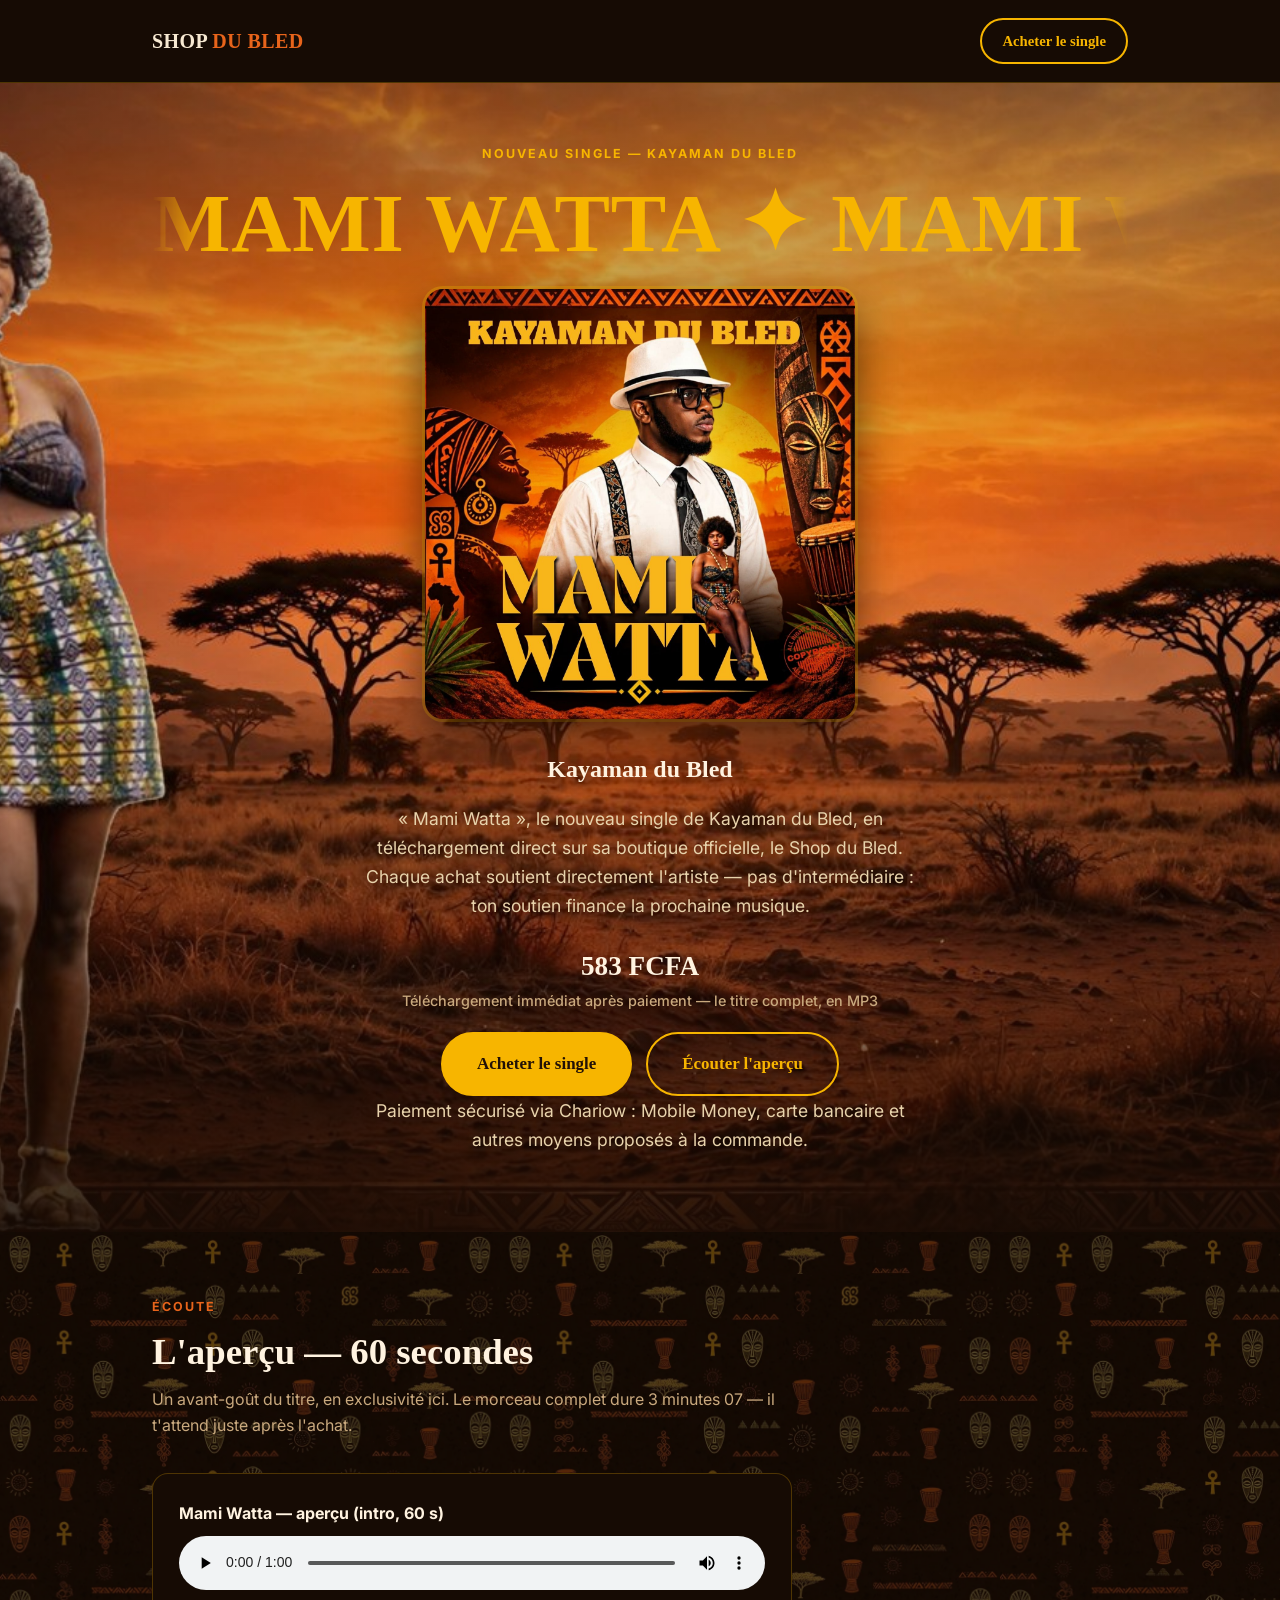
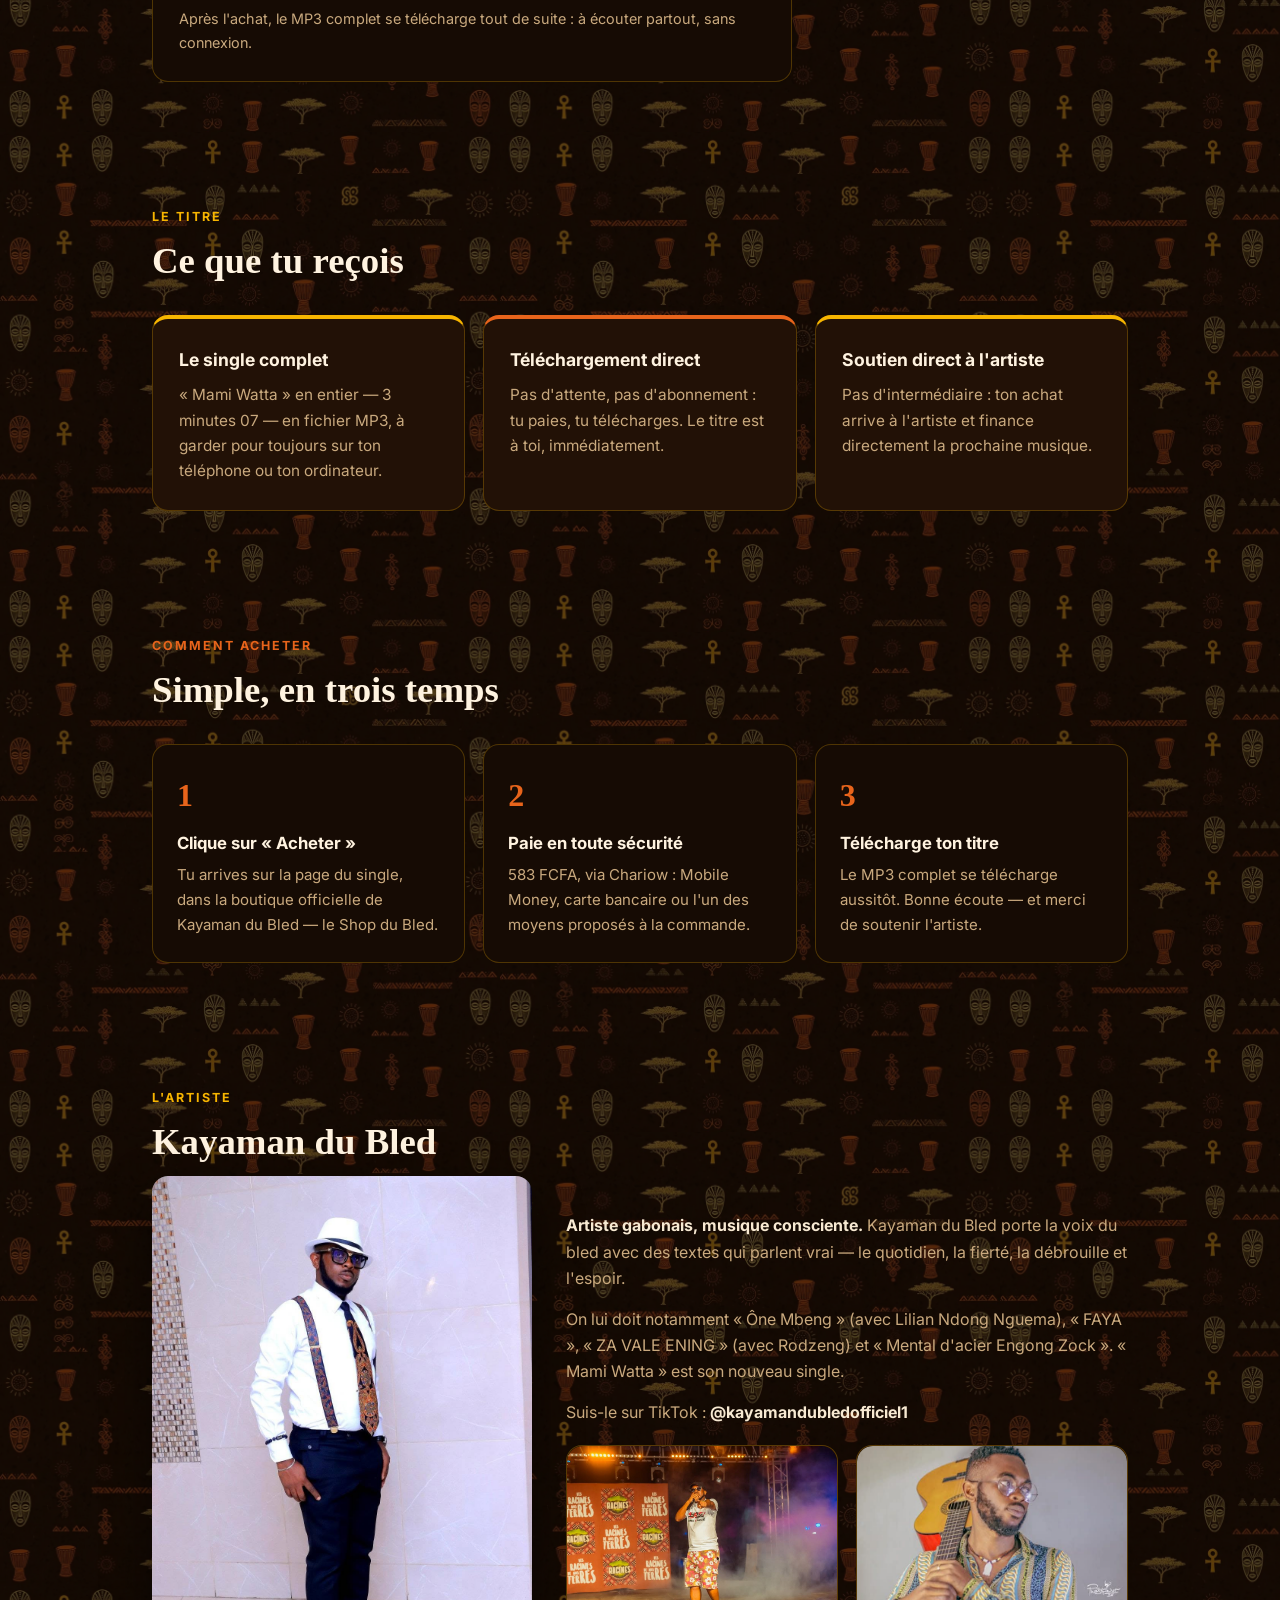
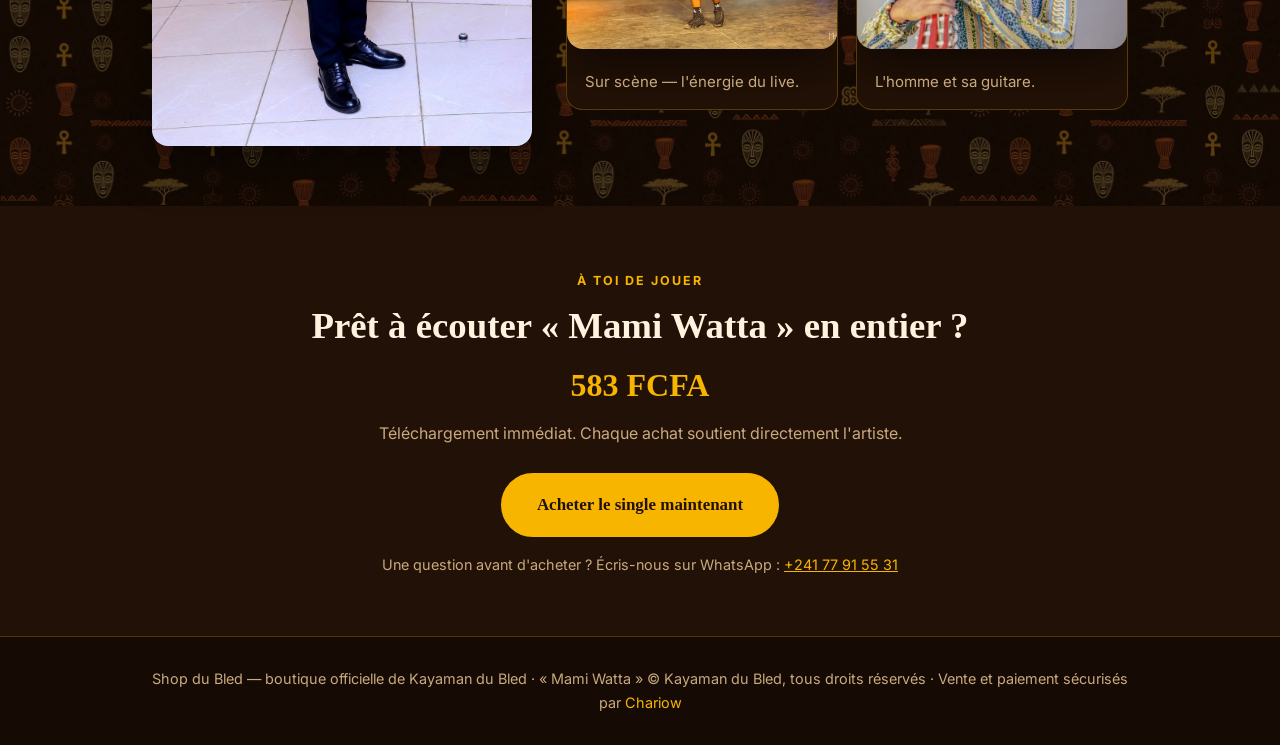
==== commit f6713c9a: "Mami Watta : les 4 sections réunies en un seul bloc au motif africain de la pochette" ====
--- a/site-vitrine/index.html
+++ b/site-vitrine/index.html
@@ -61,6 +61,9 @@
 .micro{margin-top:16px;font-size:.9rem;color:var(--gris)}
 section{padding:60px 0}
 .section--alt{background:var(--fond-2)}
+.bloc-motifs{position:relative;background:var(--fond)}
+.bloc-motifs::before{content:"";position:absolute;inset:0;background:url('../images/motifs-africains.webp') repeat;background-size:500px auto;opacity:.32;pointer-events:none}
+.bloc-motifs>section{position:relative;z-index:1;background:transparent}
 h2{font-size:clamp(1.6rem,3.8vw,2.3rem);margin-bottom:14px;color:var(--creme)}
 .sous{color:var(--gris);max-width:660px;margin-bottom:34px}
 .lecteur{background:var(--fond);border:1px solid var(--bord);border-radius:var(--rayon);padding:26px;max-width:640px}
@@ -128,6 +131,7 @@
   </div>
 </div>
 
+<div class="bloc-motifs">
 <section class="section--alt" id="ecouter">
   <div class="container">
     <span class="kicker kicker--orange">Écoute</span>
@@ -200,6 +204,7 @@
     </div>
   </div>
 </section>
+</div>
 
 <section class="section--alt bandeau-achat">
   <div class="container">
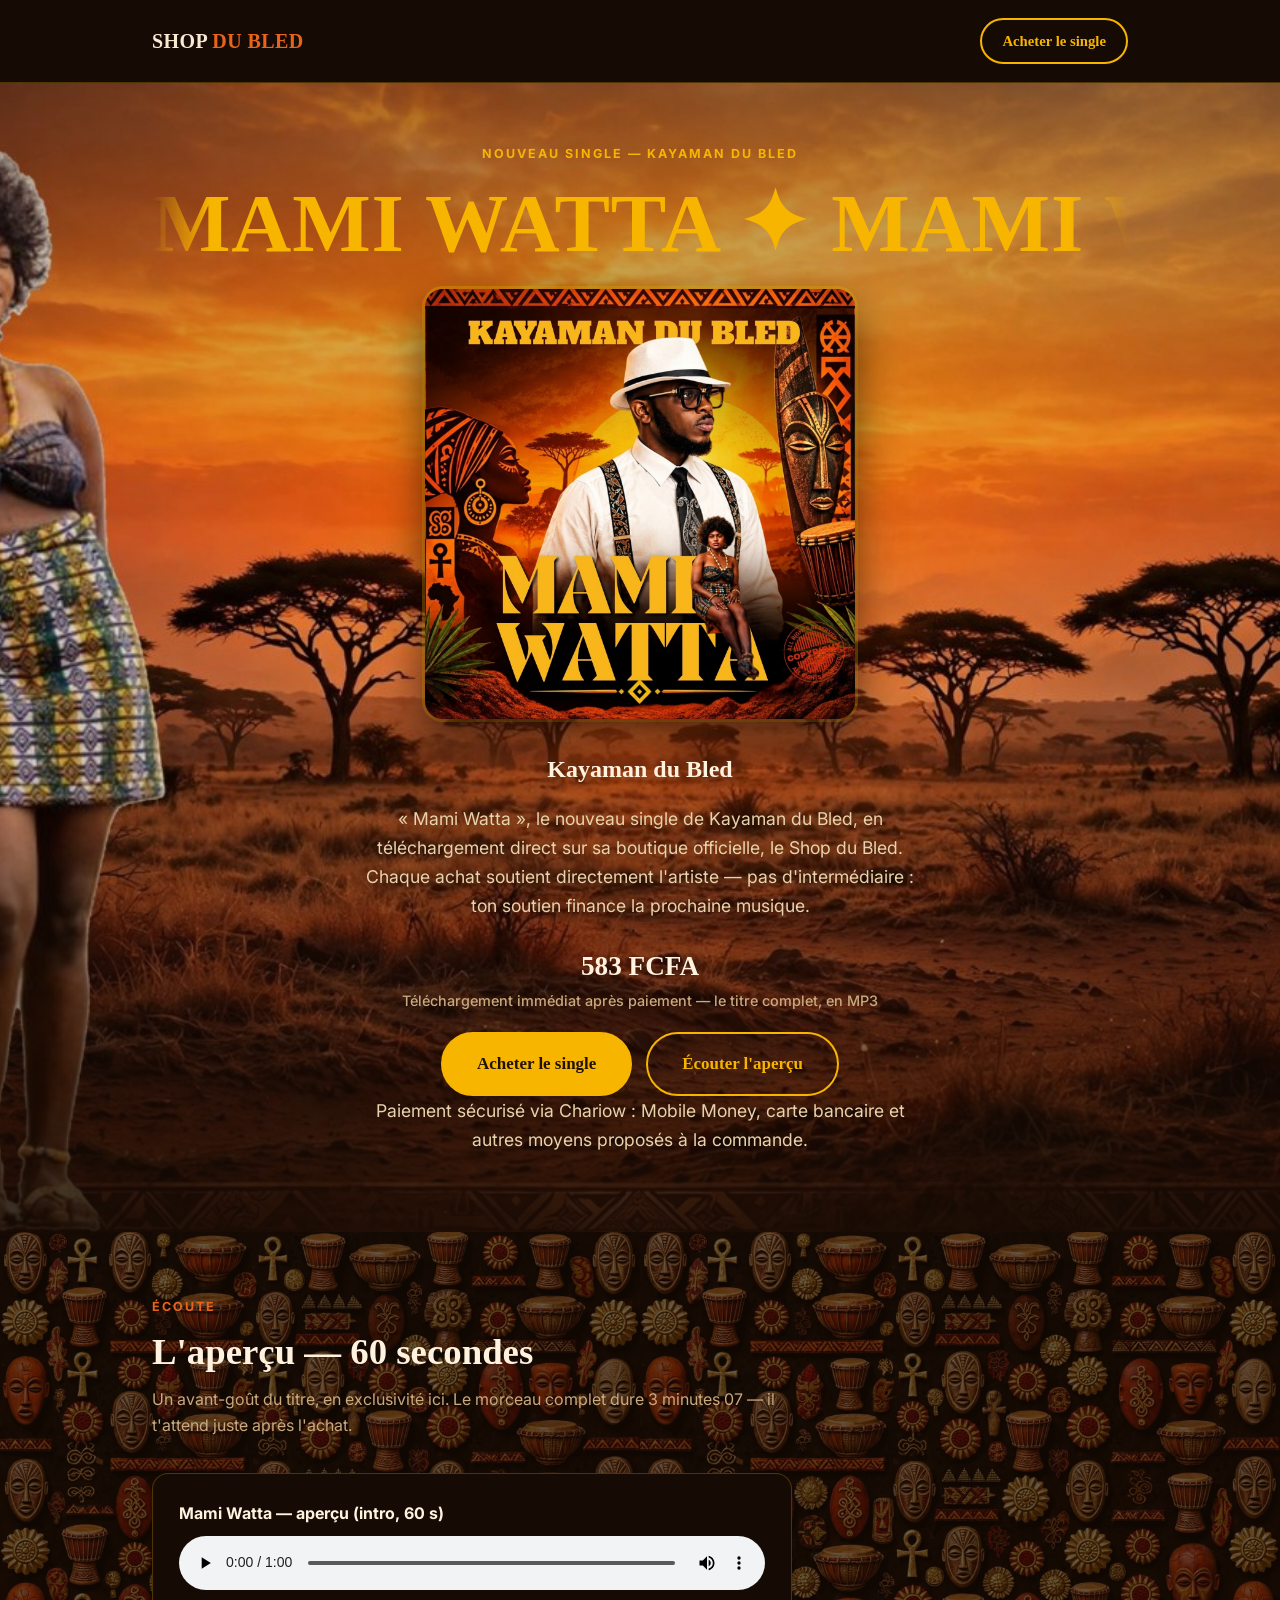
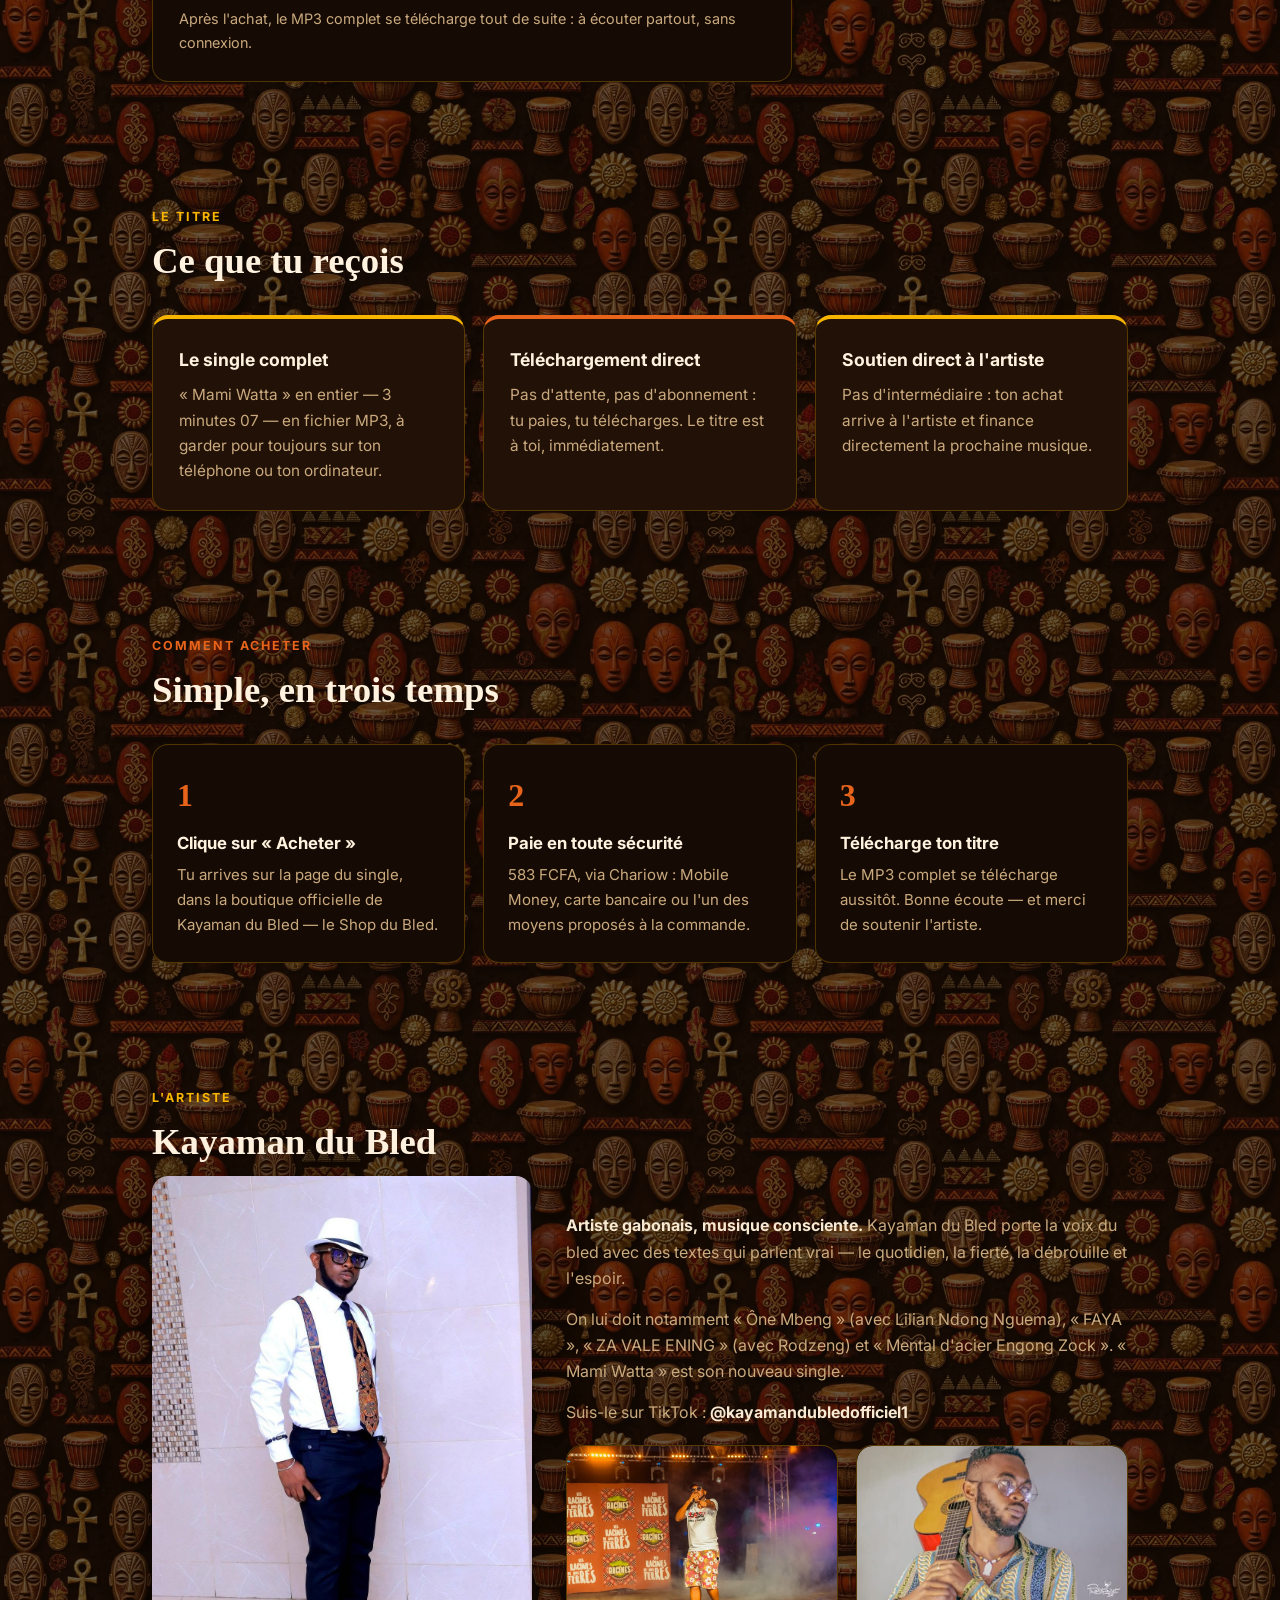
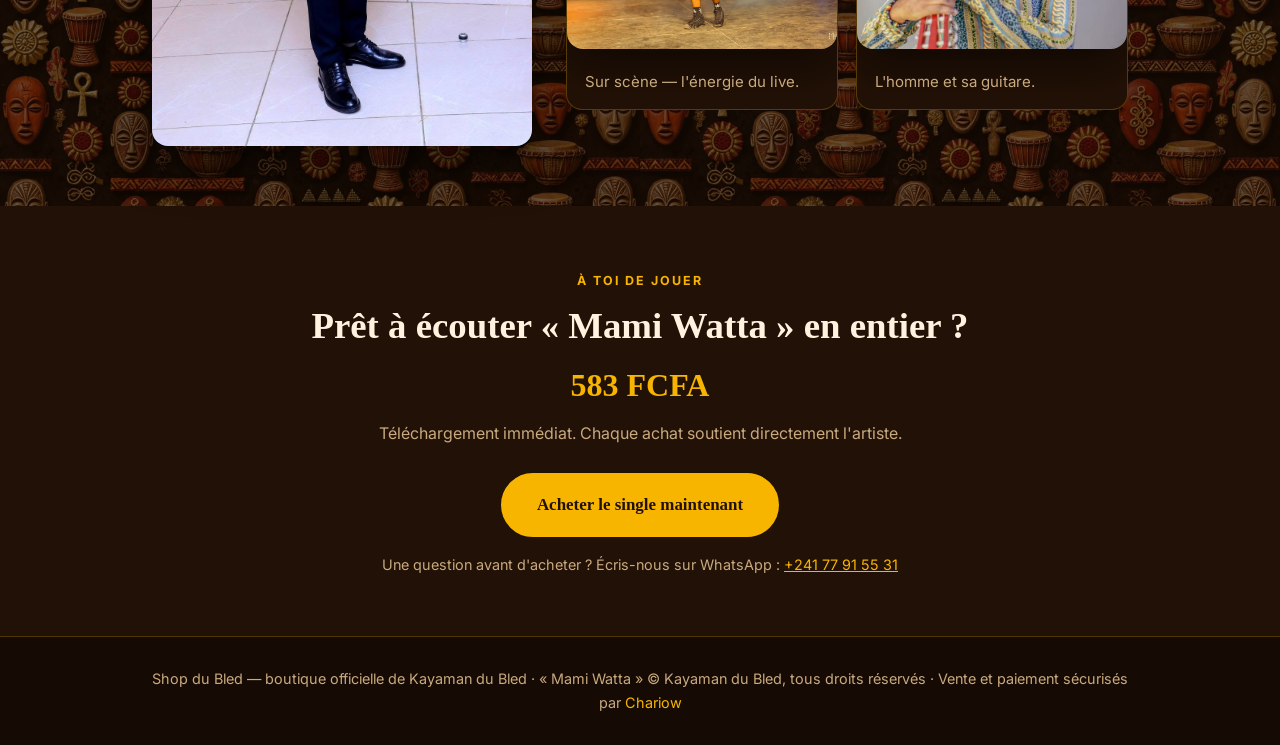
==== commit bd9df3ab: "Mami Watta : tuile du motif agrandie (640 px)" ====
--- a/site-vitrine/index.html
+++ b/site-vitrine/index.html
@@ -62,7 +62,7 @@
 section{padding:60px 0}
 .section--alt{background:var(--fond-2)}
 .bloc-motifs{position:relative;background:var(--fond)}
-.bloc-motifs::before{content:"";position:absolute;inset:0;background:url('../images/motifs-africains.webp') repeat;background-size:500px auto;opacity:.32;pointer-events:none}
+.bloc-motifs::before{content:"";position:absolute;inset:0;background:url('../images/motifs-africains.webp') repeat;background-size:640px auto;opacity:.34;pointer-events:none}
 .bloc-motifs>section{position:relative;z-index:1;background:transparent}
 h2{font-size:clamp(1.6rem,3.8vw,2.3rem);margin-bottom:14px;color:var(--creme)}
 .sous{color:var(--gris);max-width:660px;margin-bottom:34px}
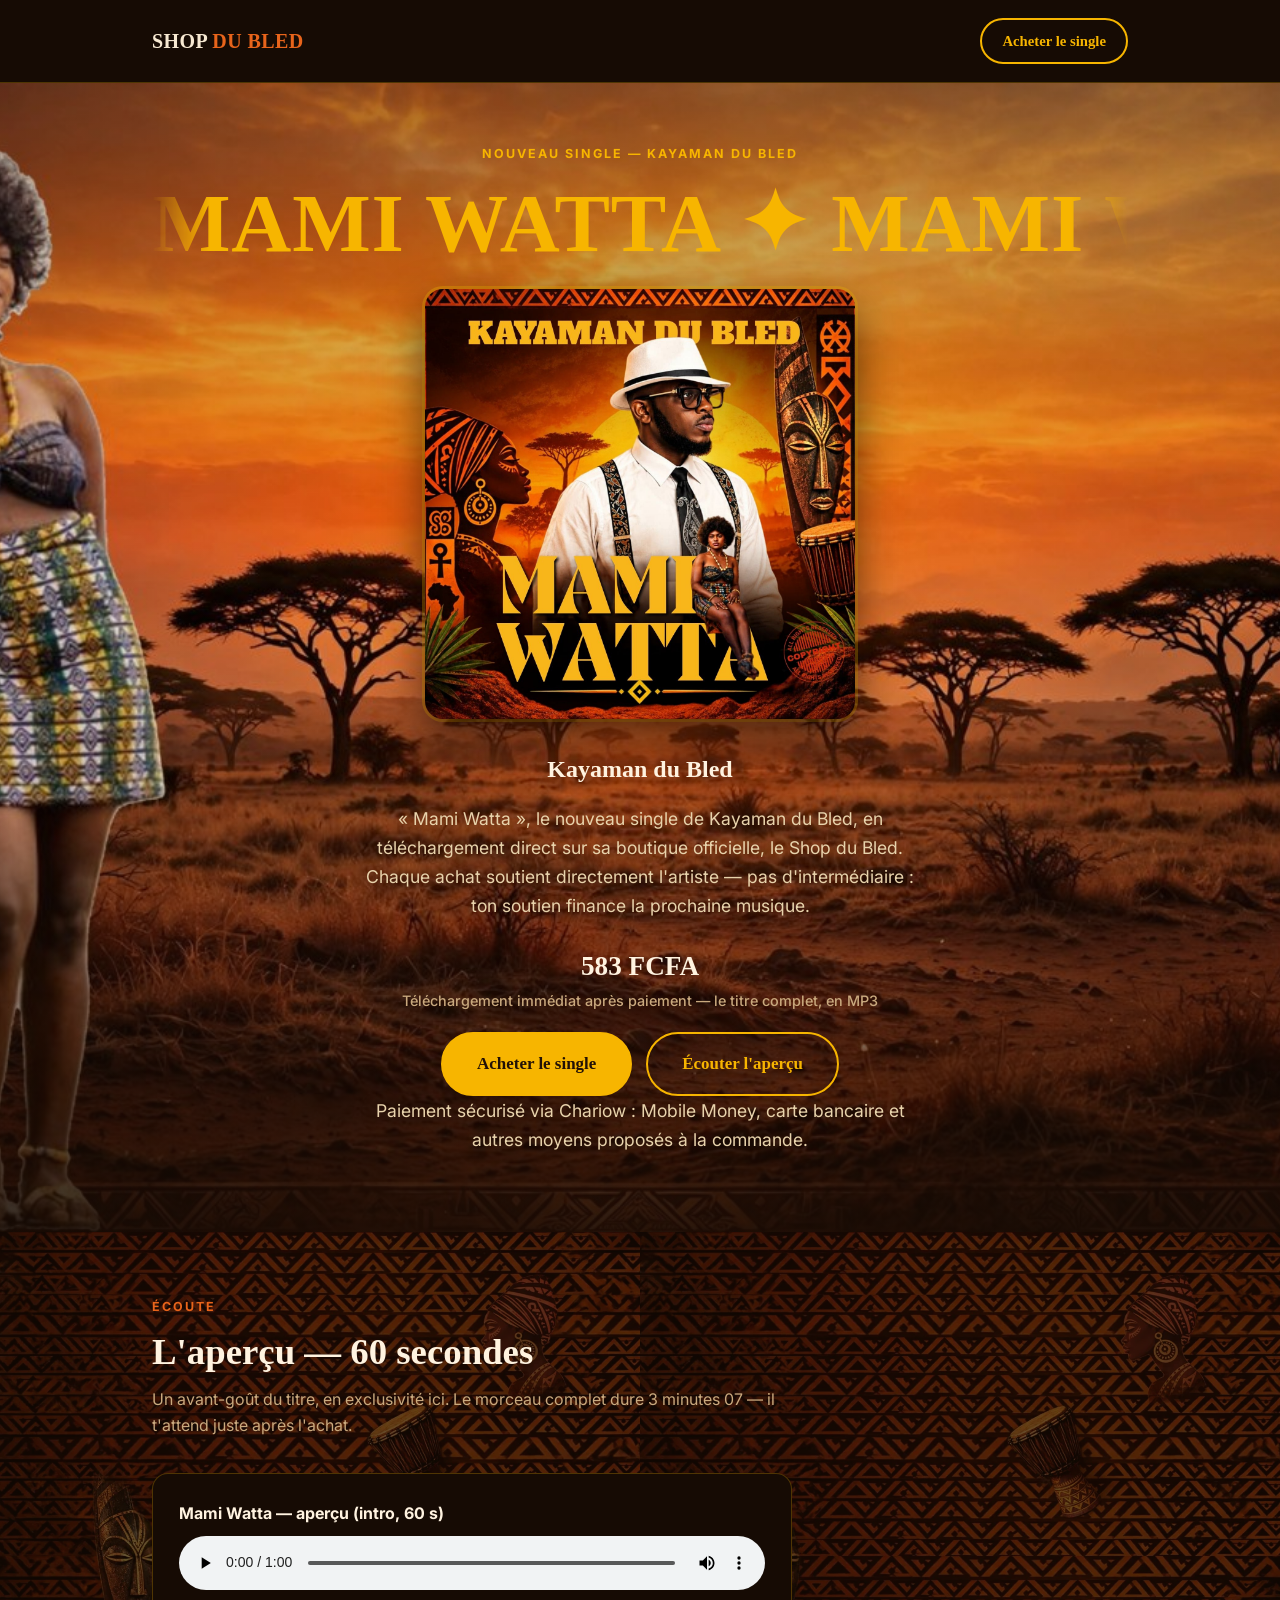
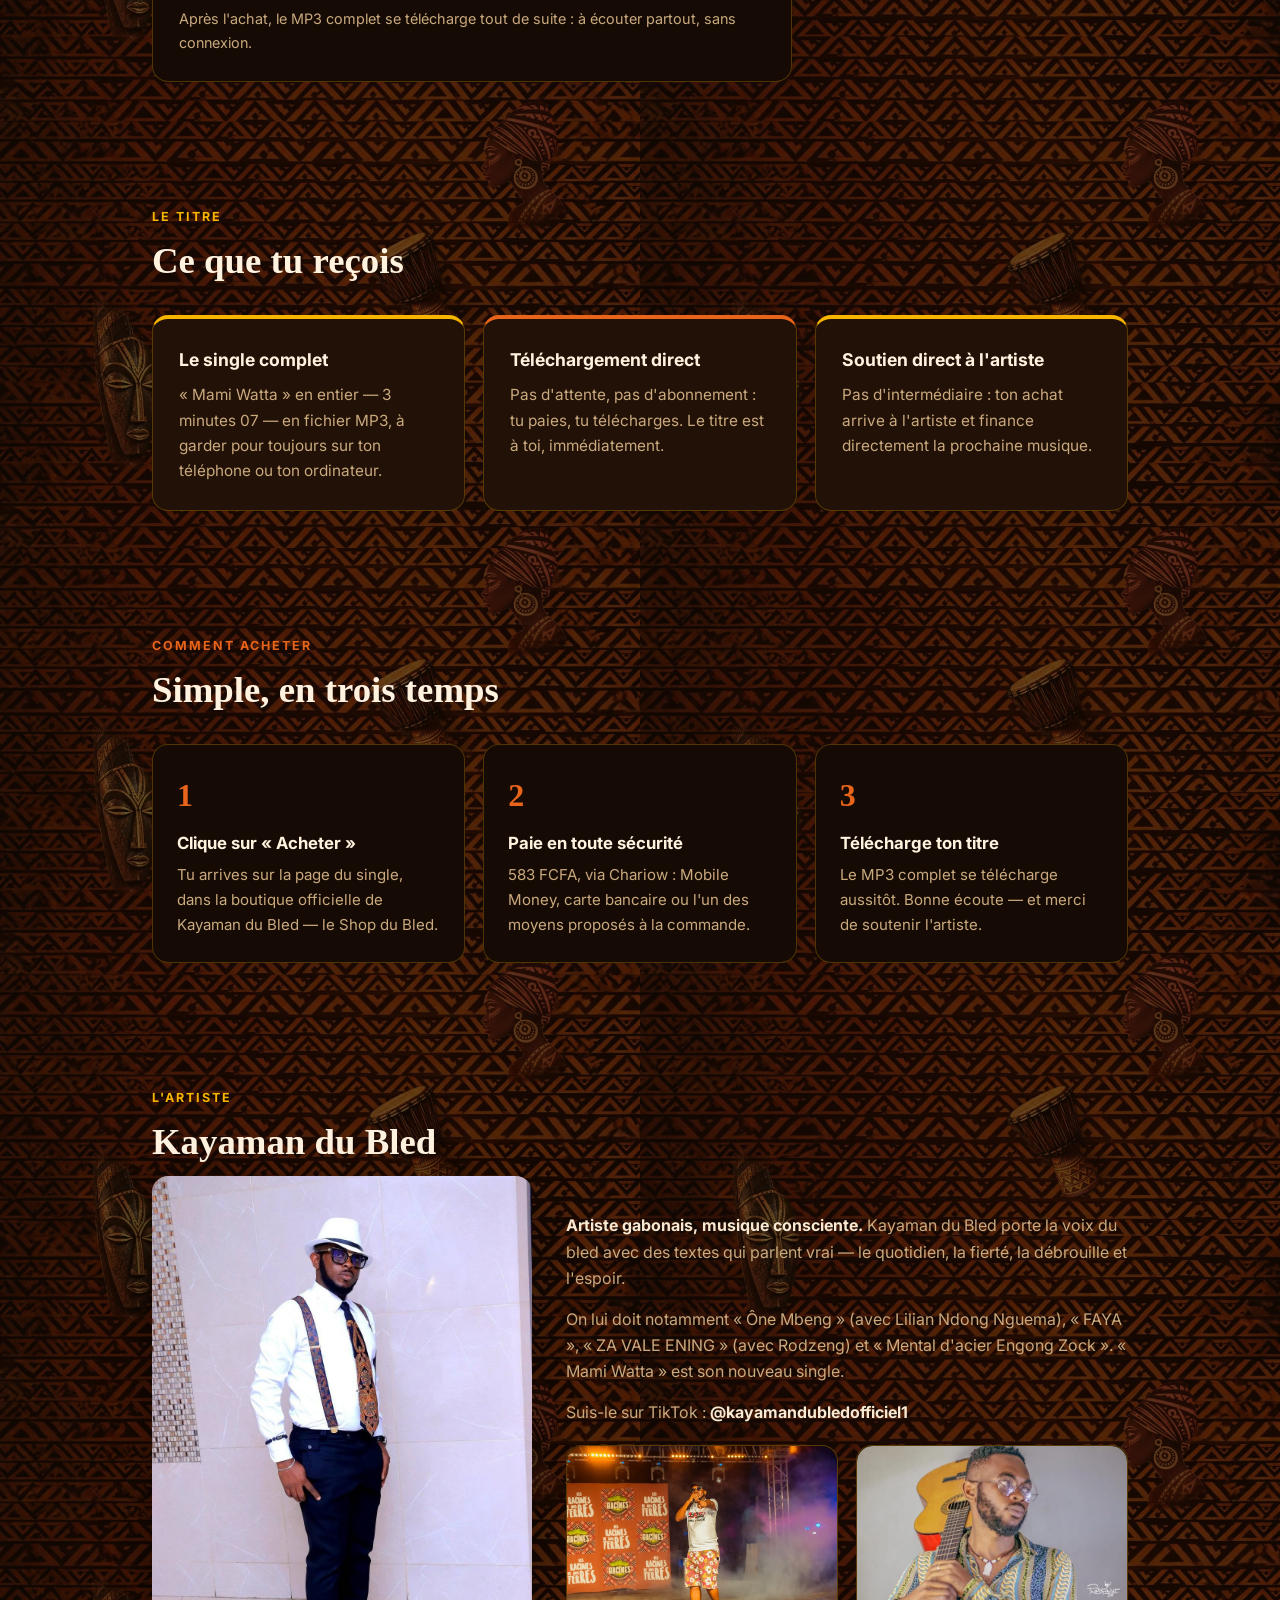
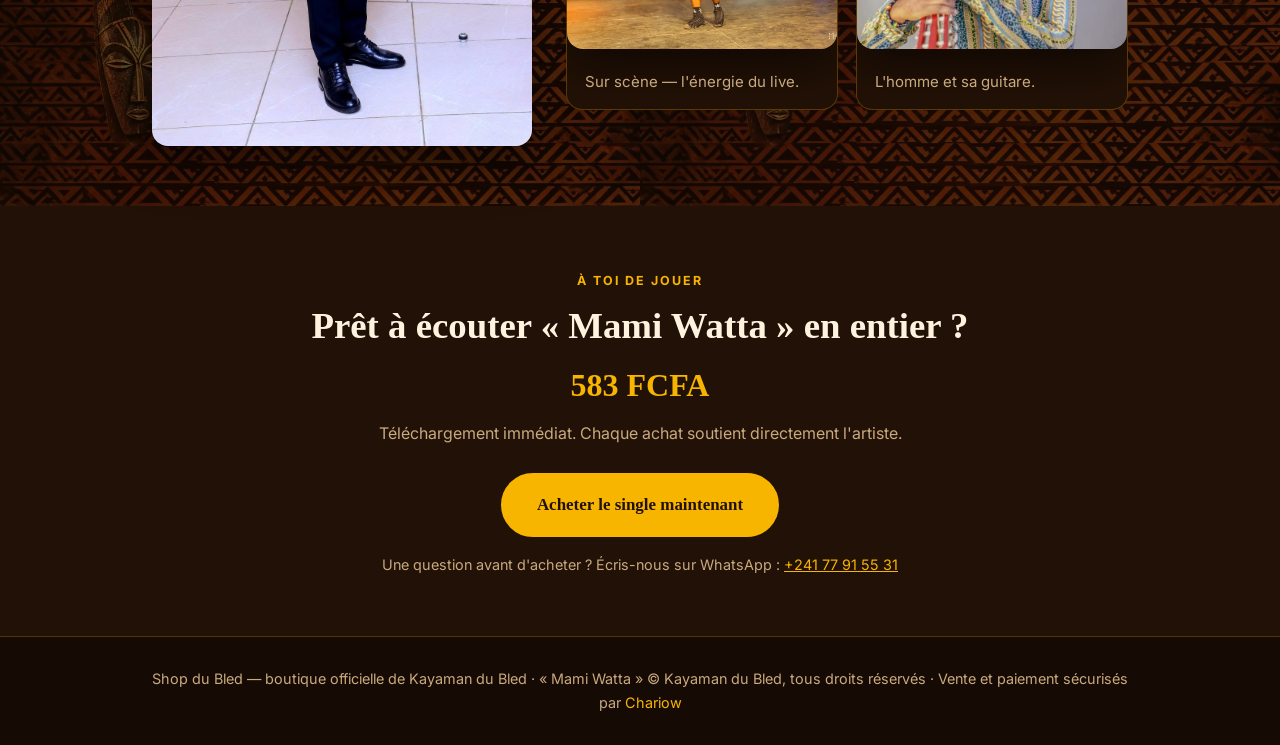
==== commit de962a0f: "Mami Watta : le bloc utilise le motif v3" ====
--- a/site-vitrine/index.html
+++ b/site-vitrine/index.html
@@ -62,7 +62,7 @@
 section{padding:60px 0}
 .section--alt{background:var(--fond-2)}
 .bloc-motifs{position:relative;background:var(--fond)}
-.bloc-motifs::before{content:"";position:absolute;inset:0;background:url('../images/motifs-africains.webp') repeat;background-size:640px auto;opacity:.34;pointer-events:none}
+.bloc-motifs::before{content:"";position:absolute;inset:0;background:url('../images/motifs-africains-v3.webp') repeat;background-size:640px auto;opacity:.34;pointer-events:none}
 .bloc-motifs>section{position:relative;z-index:1;background:transparent}
 h2{font-size:clamp(1.6rem,3.8vw,2.3rem);margin-bottom:14px;color:var(--creme)}
 .sous{color:var(--gris);max-width:660px;margin-bottom:34px}
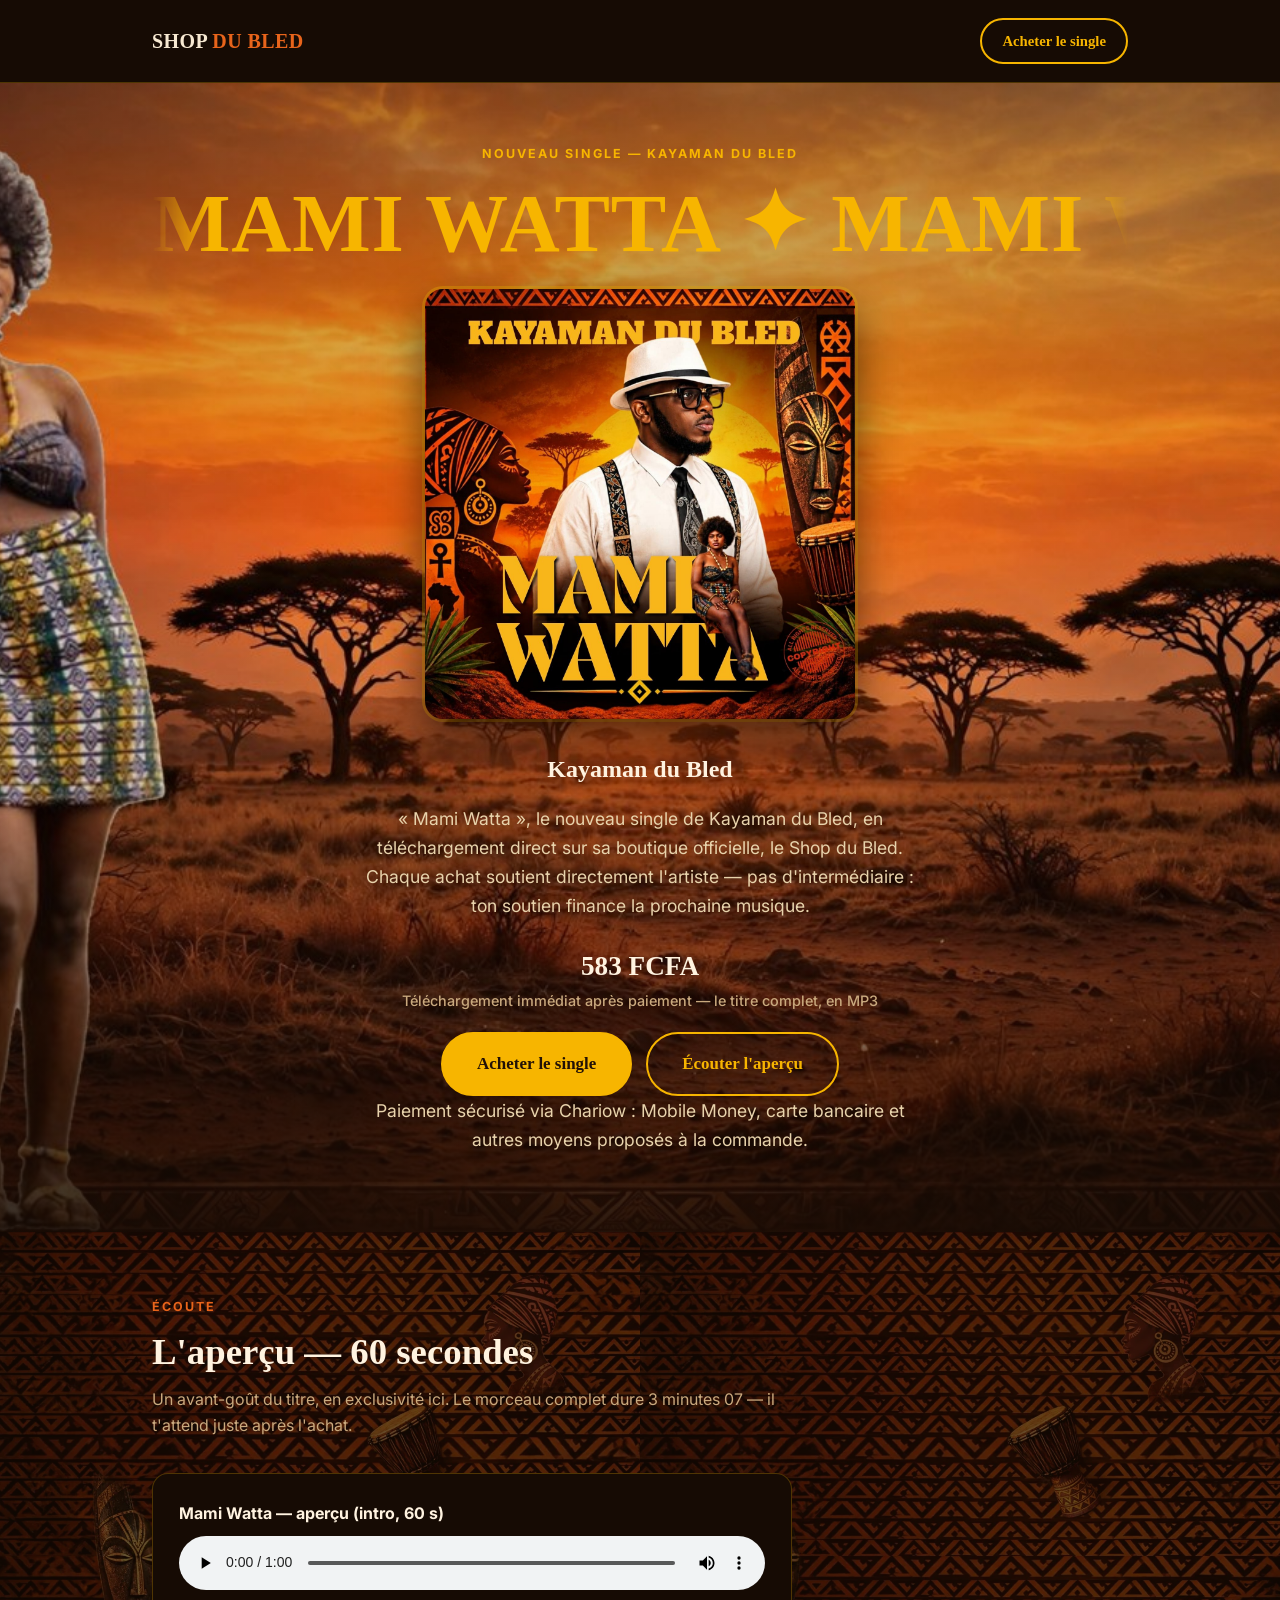
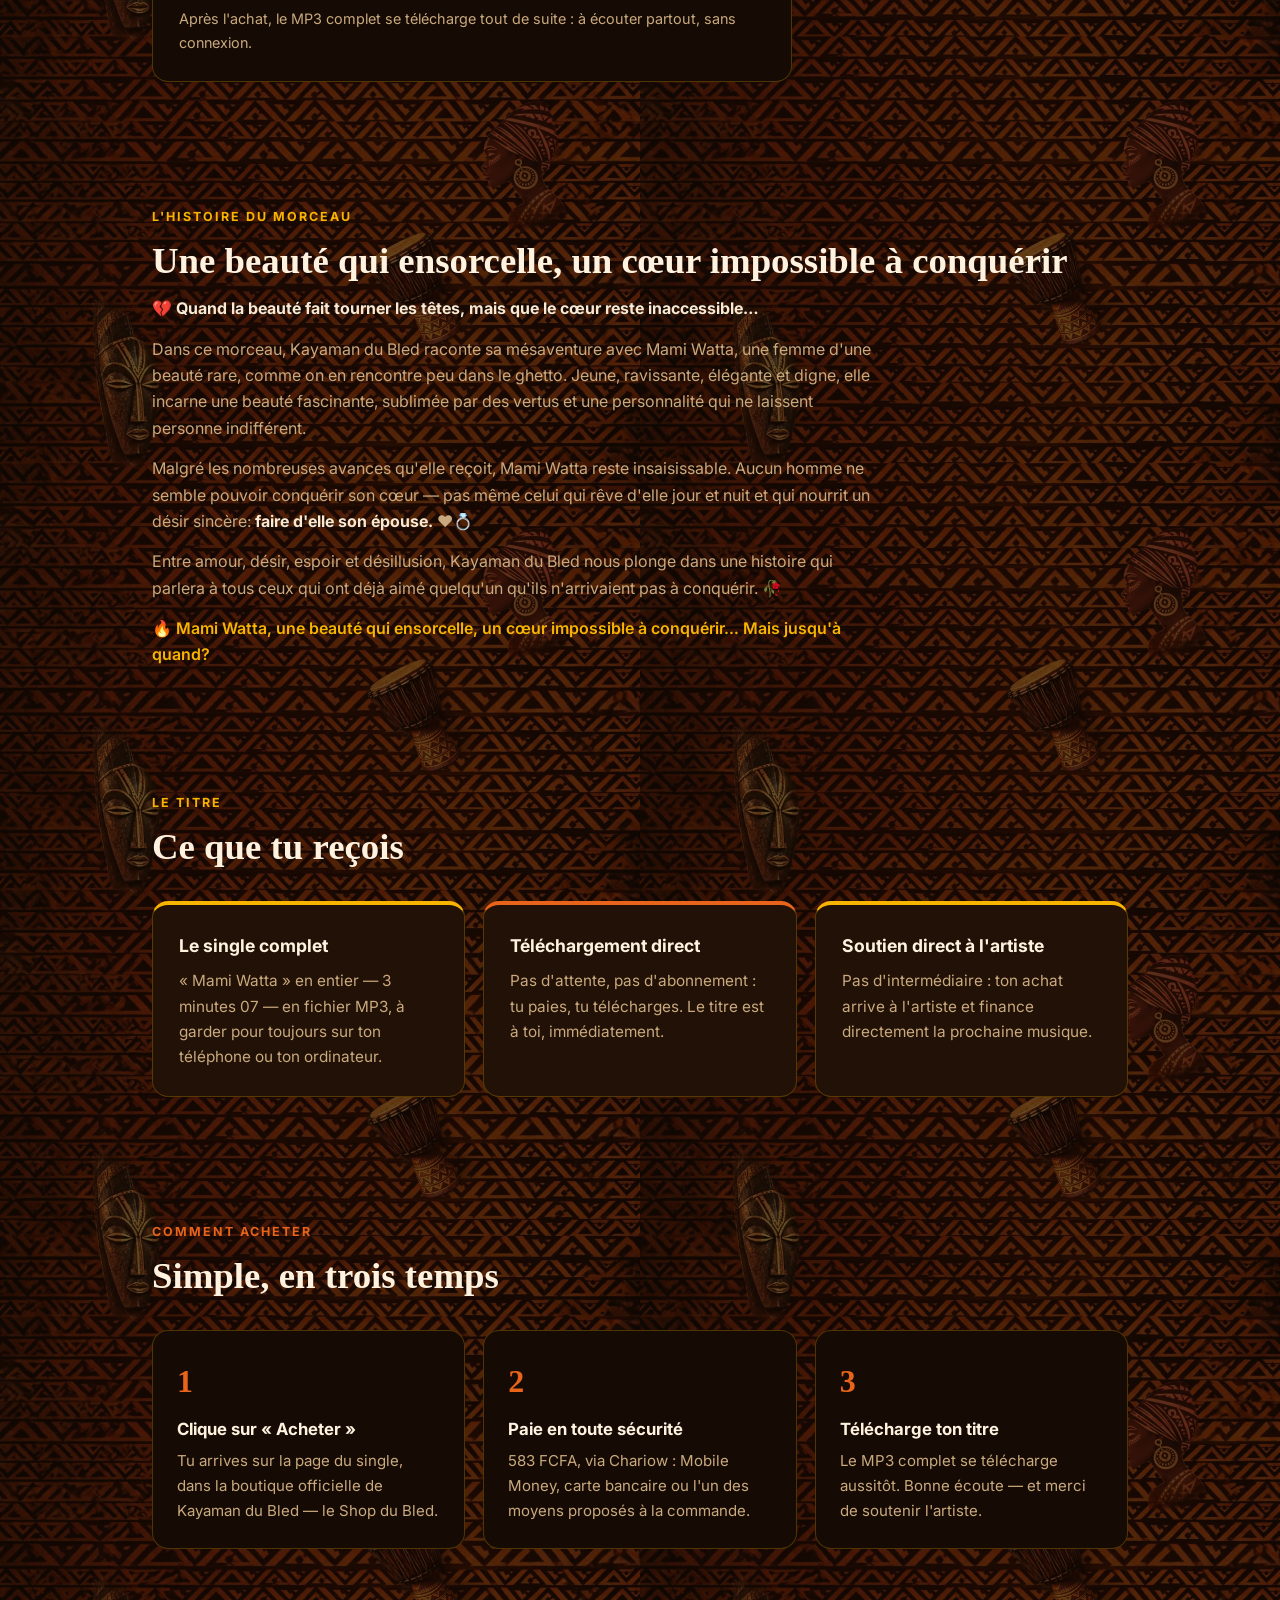
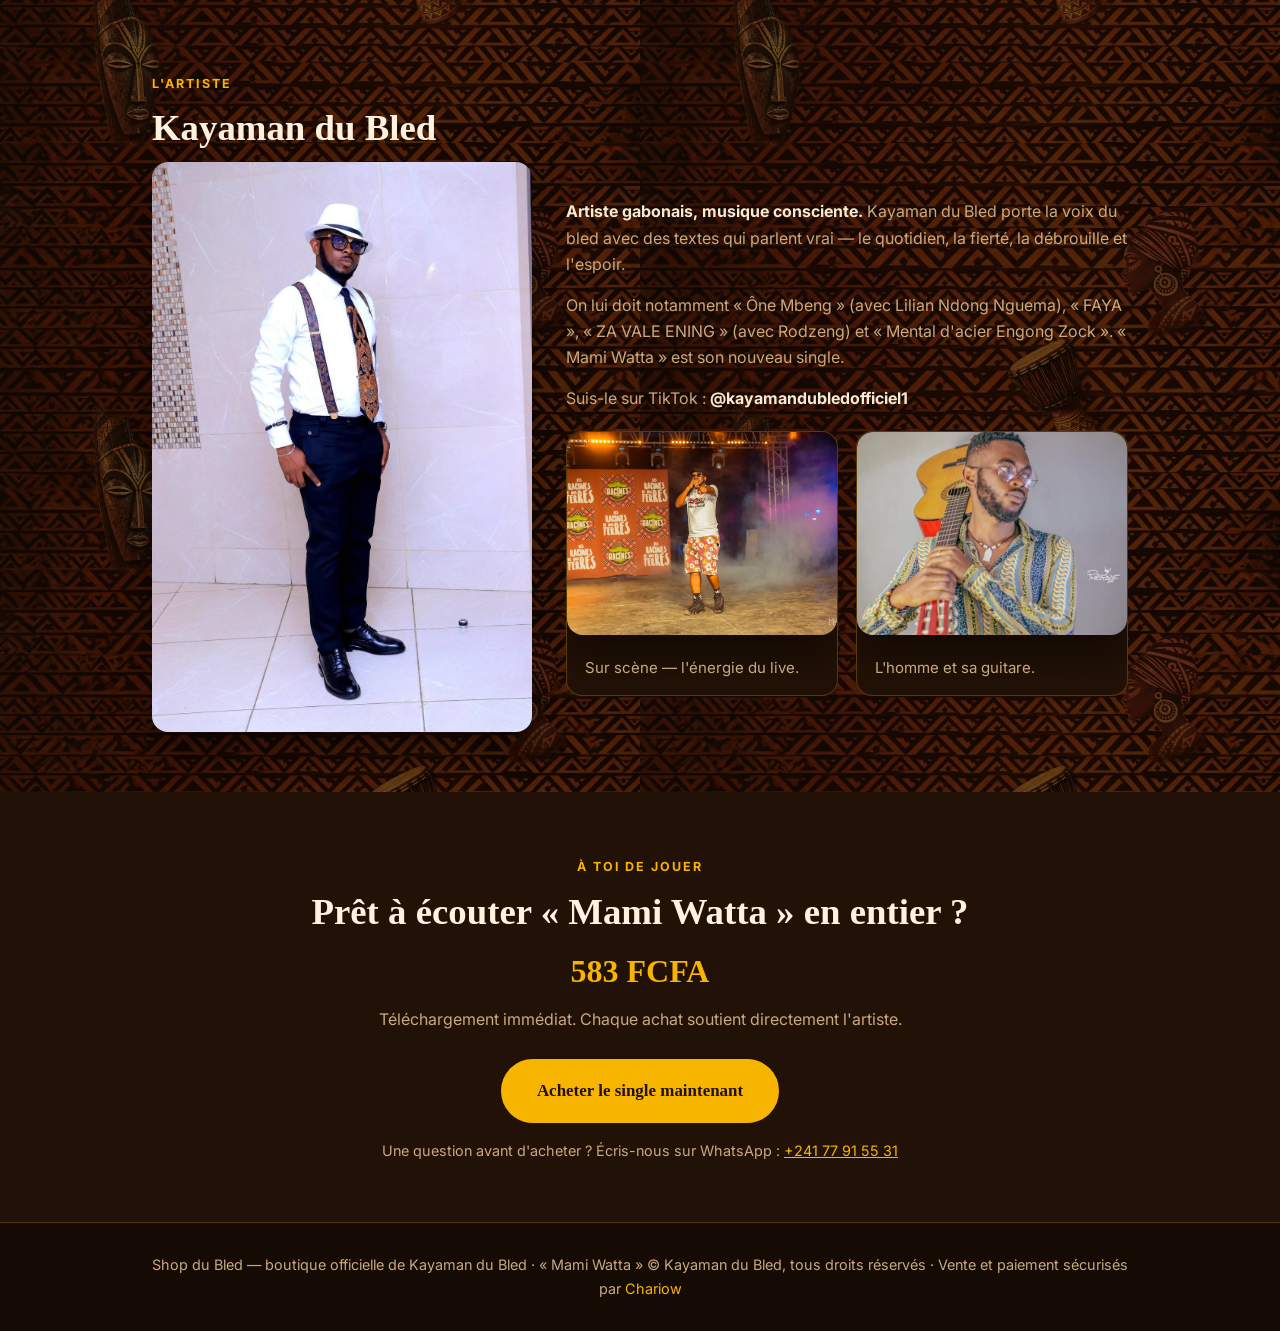
==== commit 485c030c: "Mami Watta : section L'histoire du morceau ajoutée au tunnel de vente Added a new section detailing " ====
--- a/site-vitrine/index.html
+++ b/site-vitrine/index.html
@@ -147,6 +147,19 @@
 
 <section>
   <div class="container">
+    <span class="kicker">L'histoire du morceau</span>
+    <h2>Une beauté qui ensorcelle, un cœur impossible à conquérir</h2>
+    <div style="max-width:720px">
+      <p style="color:var(--gris);margin-bottom:14px">💔 <strong style="color:var(--texte)">Quand la beauté fait tourner les têtes, mais que le cœur reste inaccessible…</strong></p>
+      <p style="color:var(--gris);margin-bottom:14px">Dans ce morceau, Kayaman du Bled raconte sa mésaventure avec Mami Watta, une femme d'une beauté rare, comme on en rencontre peu dans le ghetto. Jeune, ravissante, élégante et digne, elle incarne une beauté fascinante, sublimée par des vertus et une personnalité qui ne laissent personne indifférent.</p>
+      <p style="color:var(--gris);margin-bottom:14px">Malgré les nombreuses avances qu'elle reçoit, Mami Watta reste insaisissable. Aucun homme ne semble pouvoir conquérir son cœur — pas même celui qui rêve d'elle jour et nuit et qui nourrit un désir sincère: <strong style="color:var(--texte)">faire d'elle son épouse.</strong> ❤️💍</p>
+      <p style="color:var(--gris);margin-bottom:14px">Entre amour, désir, espoir et désillusion, Kayaman du Bled nous plonge dans une histoire qui parlera à tous ceux qui ont déjà aimé quelqu'un qu'ils n'arrivaient pas à conquérir. 🥀</p>
+      <p style="color:var(--or);font-weight:600">🔥 Mami Watta, une beauté qui ensorcelle, un cœur impossible à conquérir… Mais jusqu'à quand?</p>
+    </div>
+  </div>
+</section>
+<section>
+  <div class="container">
     <span class="kicker">Le titre</span>
     <h2>Ce que tu reçois</h2>
     <p class="sous"></p>
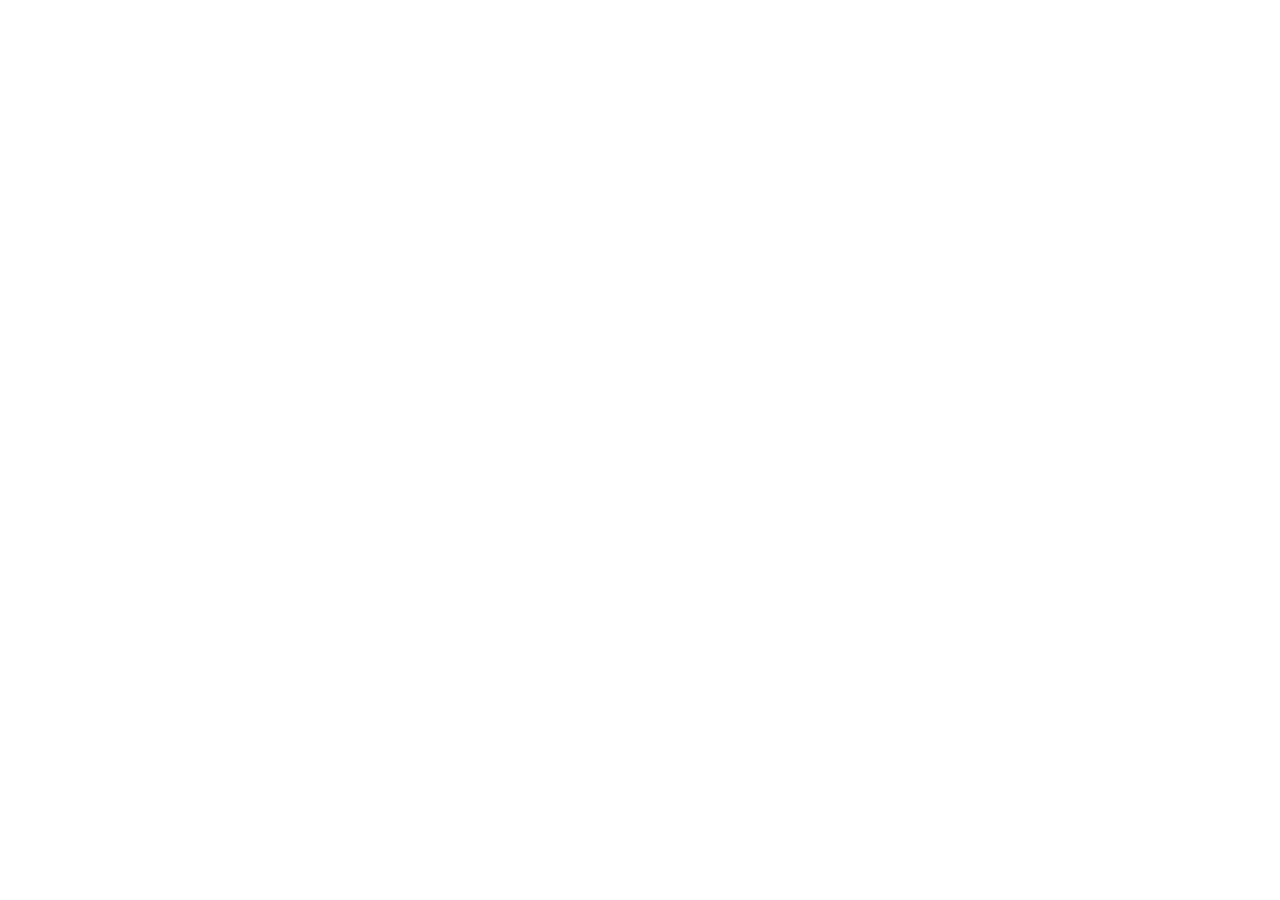
==== commit 0f0a9c6e: "Mami Watta : redirection vers kayamandubled.github.io" ====
--- a/site-vitrine/index.html
+++ b/site-vitrine/index.html
@@ -1,240 +1,13 @@
 <!DOCTYPE html>
 <html lang="fr">
 <head>
-<meta charset="UTF-8">
-<meta name="viewport" content="width=device-width, initial-scale=1.0">
-<title>Mami Watta — Kayaman du Bled | Le single en téléchargement direct</title>
-<meta name="description" content="« Mami Watta », le nouveau single de Kayaman du Bled, en téléchargement direct sur sa boutique officielle, le Shop du Bled. 583 FCFA. Chaque achat soutient directement l'artiste.">
-<meta property="og:type" content="website">
-<meta property="og:url" content="https://juniorberger.github.io/site-vitrine/">
-<meta property="og:title" content="Mami Watta — Kayaman du Bled">
-<meta property="og:description" content="Le nouveau single en téléchargement direct. Chaque achat soutient directement l'artiste — pas d'intermédiaire.">
-<meta property="og:image" content="https://juniorberger.github.io/images/mami-watta-cover.jpg">
-<link rel="preconnect" href="https://fonts.googleapis.com">
-<link rel="preconnect" href="https://fonts.gstatic.com" crossorigin>
-<link href="https://fonts.googleapis.com/css2?family=Inter:wght@400;500;600;700;800&display=swap" rel="stylesheet">
-<style>
-:root{--fond:#160B04;--fond-2:#221106;--orange:#E8641B;--or:#F7B500;--or-clair:#FFC933;--creme:#FFF3E0;--texte:#F7E9D2;--gris:#C9A97E;--bord:rgba(247,181,0,.25);--rayon:16px;--font-titre:'Times New Roman',Times,serif;--font-texte:'Inter',system-ui,sans-serif}
-*{margin:0;padding:0;box-sizing:border-box}
-body{font-family:var(--font-texte);color:var(--texte);background:var(--fond);line-height:1.65;font-size:16px}
-.container{max-width:1020px;margin:0 auto;padding:0 22px}
-h1,h2{font-family:var(--font-titre);line-height:1.08}
-.kicker{display:inline-block;color:var(--or);font-size:.78rem;font-weight:700;text-transform:uppercase;letter-spacing:.16em;margin-bottom:14px}
-.kicker--orange{color:var(--orange)}
-.btn{display:inline-block;background:var(--or);color:#221106;font-weight:800;padding:16px 34px;border-radius:999px;text-decoration:none;font-size:1.06rem;border:2px solid var(--or);transition:.2s;font-family:var(--font-titre)}
-.btn:hover{background:var(--or-clair);border-color:var(--or-clair)}
-.btn--vide{background:transparent;color:var(--or)}
-.btn--vide:hover{background:rgba(247,181,0,.12);color:var(--or-clair)}
-header{padding:18px 0;border-bottom:1px solid var(--bord)}
-header .container{display:flex;justify-content:space-between;align-items:center}
-.logo{font-family:var(--font-titre);font-weight:800;font-size:1.25rem;color:var(--texte);text-decoration:none;letter-spacing:.02em}
-.logo span{color:var(--orange)}
-.hero{position:relative;padding:56px 0 0;text-align:center;overflow:hidden;background:var(--fond)}
-.hero-bg{position:absolute;inset:0;width:100%;height:100%;object-fit:cover;object-position:center 30%;z-index:0;animation:kenburns 26s ease-in-out infinite alternate}
-.hero-video{position:absolute;inset:0;width:100%;height:100%;object-fit:cover;object-position:center 40%;z-index:0}
-.hero{min-height:94vh;display:flex;flex-direction:column;justify-content:center}
-.hero-voile{position:absolute;inset:0;z-index:1;background:linear-gradient(180deg,rgba(22,11,4,.34) 0%,rgba(22,11,4,.08) 34%,rgba(22,11,4,.16) 62%,rgba(22,11,4,.88) 100%)}
-.hero-inner{position:relative;z-index:2}
-.hero-grille{display:block;margin-top:10px}
-.hero-contenu{max-width:660px;margin:0 auto}
-.hero-femme{width:100%;max-height:76vh;object-fit:contain;object-position:bottom center;align-self:end;filter:drop-shadow(0 16px 20px rgba(0,0,0,.5));animation:entree-gauche 1.1s cubic-bezier(.22,.8,.3,1) both .15s,flotte 7s ease-in-out 1.4s infinite}
-.hero-contenu{text-align:center;padding:10px 0 54px}
-.hero .pochette{width:min(430px,84vw);border-radius:18px;box-shadow:0 20px 46px rgba(0,0,0,.6),0 0 0 3px rgba(247,181,0,.35);margin:0 auto 24px}
-.anim{animation:apparait .9s cubic-bezier(.22,.8,.3,1) both}
-@keyframes apparait{from{opacity:0;transform:translateY(26px)}to{opacity:1;transform:translateY(0)}}
-@keyframes entree-gauche{from{opacity:0;transform:translateX(-42px)}to{opacity:1;transform:translateX(0)}}
-@keyframes flotte{0%,100%{transform:translateY(0)}50%{transform:translateY(-9px)}}
-@keyframes kenburns{from{transform:scale(1)}to{transform:scale(1.08)}}
-.hero h1{font-family:'Times New Roman',Times,serif;font-size:clamp(3rem,9vw,5.2rem);font-weight:700;color:var(--or);text-transform:uppercase;letter-spacing:.01em;margin-bottom:6px}
-.sr-only{position:absolute;width:1px;height:1px;overflow:hidden;clip:rect(0 0 0 0);white-space:nowrap}
-.marquee{display:block;overflow:hidden;white-space:nowrap;-webkit-mask-image:linear-gradient(90deg,transparent,#000 6%,#000 94%,transparent);mask-image:linear-gradient(90deg,transparent,#000 6%,#000 94%,transparent)}
-.marquee-track{display:inline-flex;width:max-content;animation:deroule 20s linear infinite;will-change:transform}
-.marquee-track span{padding-right:.35em}
-@keyframes deroule{from{transform:translateX(0)}to{transform:translateX(-50%)}}
-@media (prefers-reduced-motion: reduce){.marquee-track{animation:none}}
-.hero .artiste{font-family:var(--font-titre);font-size:clamp(1.15rem,3vw,1.5rem);font-weight:700;color:var(--creme);margin-bottom:14px}
-.hero p{color:#E8D3AC;font-size:1.1rem;max-width:560px;margin:0 auto 24px;text-shadow:0 2px 14px rgba(22,11,4,.65)}
-.prix-hero{font-family:var(--font-titre);font-size:1.7rem;font-weight:800;color:var(--creme);margin-bottom:20px}
-.prix-hero small{display:block;font-family:var(--font-texte);font-weight:500;font-size:.9rem;color:var(--gris)}
-.cta-ligne{display:flex;gap:14px;justify-content:center;flex-wrap:wrap}
-.hero-contenu .cta-ligne{justify-content:center}
-.micro{margin-top:16px;font-size:.9rem;color:var(--gris)}
-section{padding:60px 0}
-.section--alt{background:var(--fond-2)}
-.bloc-motifs{position:relative;background:var(--fond)}
-.bloc-motifs::before{content:"";position:absolute;inset:0;background:url('../images/motifs-africains-v3.webp') repeat;background-size:640px auto;opacity:.34;pointer-events:none}
-.bloc-motifs>section{position:relative;z-index:1;background:transparent}
-h2{font-size:clamp(1.6rem,3.8vw,2.3rem);margin-bottom:14px;color:var(--creme)}
-.sous{color:var(--gris);max-width:660px;margin-bottom:34px}
-.lecteur{background:var(--fond);border:1px solid var(--bord);border-radius:var(--rayon);padding:26px;max-width:640px}
-.section--alt .lecteur{background:var(--fond)}
-.lecteur audio{width:100%;margin-top:10px}
-.grille{display:grid;grid-template-columns:repeat(auto-fit,minmax(230px,1fr));gap:18px}
-.carte{background:var(--fond-2);border:1px solid var(--bord);border-radius:var(--rayon);padding:26px}
-.section--alt .carte{background:var(--fond)}
-.carte h3{font-size:1.1rem;margin-bottom:8px;color:var(--creme)}
-.carte p{color:var(--gris);font-size:.96rem}
-.etapes{display:grid;grid-template-columns:repeat(auto-fit,minmax(210px,1fr));gap:18px}
-.etape{background:var(--fond-2);border:1px solid var(--bord);border-radius:var(--rayon);padding:24px}
-.section--alt .etape{background:var(--fond)}
-.etape .num{font-family:var(--font-titre);font-size:2rem;font-weight:800;color:var(--orange);display:block;margin-bottom:8px}
-.etape h3{font-size:1.05rem;margin-bottom:6px;color:var(--creme)}
-.etape p{color:var(--gris);font-size:.94rem}
-.artiste-bloc{display:grid;grid-template-columns:minmax(240px,380px) 1fr;gap:34px;align-items:center}
-.artiste-bloc img{width:100%;border-radius:var(--rayon);box-shadow:0 18px 45px rgba(0,0,0,.5)}
-.artiste-bloc p{color:var(--gris);margin-bottom:14px}
-.artiste-bloc p strong{color:var(--texte)}
-.galerie{display:grid;grid-template-columns:repeat(auto-fit,minmax(250px,1fr));gap:18px}
-.galerie figure{border:1px solid var(--bord);border-radius:var(--rayon);overflow:hidden;background:var(--fond-2)}
-.section--alt .galerie figure{background:var(--fond)}
-.galerie img{width:100%;aspect-ratio:4/3;object-fit:cover}
-.galerie figcaption{padding:14px 18px;color:var(--gris);font-size:.94rem}
-.bandeau-achat{text-align:center}
-.bandeau-achat .prix{font-family:var(--font-titre);font-size:2rem;font-weight:800;color:var(--or);margin-bottom:8px}
-footer{border-top:1px solid var(--bord);padding:30px 0;color:var(--gris);font-size:.9rem;text-align:center}
-footer a{color:var(--or);text-decoration:none}
-@media(max-width:720px){.artiste-bloc{grid-template-columns:1fr}section{padding:44px 0}}
-@media(max-width:860px){.hero-contenu{margin:0 auto;text-align:center;padding-bottom:44px}.hero-contenu .cta-ligne{justify-content:center}.hero .pochette{margin:0 auto 18px}.hero p{margin:0 auto 24px}}
-@media (prefers-reduced-motion: reduce){.hero-bg,.hero-femme,.anim{animation:none}}
-</style>
+<meta charset="utf-8">
+<title>Mami Watta — Kayaman du Bled</title>
+<meta http-equiv="refresh" content="0; url=https://kayamandubled.github.io/">
+<link rel="canonical" href="https://kayamandubled.github.io/">
 </head>
 <body>
-
-<header>
-  <div class="container">
-    <a class="logo" href="#top">SHOP <span>DU BLED</span></a>
-    <a class="btn btn--vide" href="https://ikwyybfr.mychariow.online/prd_e8etl2qk" style="padding:9px 20px;font-size:.92rem">Acheter le single</a>
-  </div>
-</header>
-
-<div class="hero" id="top">
-  <video class="hero-video" autoplay muted loop playsinline poster="../images/mami-watta-poster.jpg" aria-hidden="true">
-    <source src="mami-watta-marche-web.mp4" type="video/mp4">
-  </video>
-  <div class="hero-voile"></div>
-  <div class="container hero-inner">
-    <span class="kicker anim">Nouveau single — Kayaman du Bled</span>
-    <h1 class="anim" style="animation-delay:.1s"><span class="sr-only">Mami Watta</span><span class="marquee" aria-hidden="true"><span class="marquee-track"><span>Mami Watta ✦ Mami Watta ✦ Mami Watta ✦ Mami Watta ✦&nbsp;</span><span>Mami Watta ✦ Mami Watta ✦ Mami Watta ✦ Mami Watta ✦&nbsp;</span></span></span></h1>
-    <div class="hero-grille">
-      <div class="hero-contenu">
-        <img class="pochette anim" style="animation-delay:.25s" src="../images/mami-watta-cover.jpg" alt="Pochette du single Mami Watta de Kayaman du Bled">
-        <p class="artiste anim" style="animation-delay:.35s">Kayaman du Bled</p>
-        <p class="anim" style="animation-delay:.45s">« Mami Watta », le nouveau single de Kayaman du Bled, en téléchargement direct sur sa boutique officielle, le Shop du Bled. Chaque achat soutient directement l'artiste — pas d'intermédiaire : ton soutien finance la prochaine musique.</p>
-        <div class="prix-hero anim" style="animation-delay:.55s">583 FCFA<small>Téléchargement immédiat après paiement — le titre complet, en MP3</small></div>
-        <div class="cta-ligne anim" style="animation-delay:.65s">
-          <a class="btn" href="https://ikwyybfr.mychariow.online/prd_e8etl2qk">Acheter le single</a>
-          <a class="btn btn--vide" href="#ecouter">Écouter l'aperçu</a>
-        </div>
-        <p class="micro anim" style="animation-delay:.75s">Paiement sécurisé via Chariow : Mobile Money, carte bancaire et autres moyens proposés à la commande.</p>
-      </div>
-    </div>
-  </div>
-</div>
-
-<div class="bloc-motifs">
-<section class="section--alt" id="ecouter">
-  <div class="container">
-    <span class="kicker kicker--orange">Écoute</span>
-    <h2>L'aperçu — 60 secondes</h2>
-    <p class="sous">Un avant-goût du titre, en exclusivité ici. Le morceau complet dure 3 minutes 07 — il t'attend juste après l'achat.</p>
-    <div class="lecteur">
-      <strong style="color:var(--creme)">Mami Watta — aperçu (intro, 60 s)</strong>
-      <audio controls preload="metadata" src="apercu-60s.mp3">Ton navigateur ne peut pas lire cet aperçu audio.</audio>
-      <p class="micro" style="margin-top:10px">Après l'achat, le MP3 complet se télécharge tout de suite : à écouter partout, sans connexion.</p>
-    </div>
-  </div>
-</section>
-
-<section>
-  <div class="container">
-    <span class="kicker">L'histoire du morceau</span>
-    <h2>Une beauté qui ensorcelle, un cœur impossible à conquérir</h2>
-    <div style="max-width:720px">
-      <p style="color:var(--gris);margin-bottom:14px">💔 <strong style="color:var(--texte)">Quand la beauté fait tourner les têtes, mais que le cœur reste inaccessible…</strong></p>
-      <p style="color:var(--gris);margin-bottom:14px">Dans ce morceau, Kayaman du Bled raconte sa mésaventure avec Mami Watta, une femme d'une beauté rare, comme on en rencontre peu dans le ghetto. Jeune, ravissante, élégante et digne, elle incarne une beauté fascinante, sublimée par des vertus et une personnalité qui ne laissent personne indifférent.</p>
-      <p style="color:var(--gris);margin-bottom:14px">Malgré les nombreuses avances qu'elle reçoit, Mami Watta reste insaisissable. Aucun homme ne semble pouvoir conquérir son cœur — pas même celui qui rêve d'elle jour et nuit et qui nourrit un désir sincère: <strong style="color:var(--texte)">faire d'elle son épouse.</strong> ❤️💍</p>
-      <p style="color:var(--gris);margin-bottom:14px">Entre amour, désir, espoir et désillusion, Kayaman du Bled nous plonge dans une histoire qui parlera à tous ceux qui ont déjà aimé quelqu'un qu'ils n'arrivaient pas à conquérir. 🥀</p>
-      <p style="color:var(--or);font-weight:600">🔥 Mami Watta, une beauté qui ensorcelle, un cœur impossible à conquérir… Mais jusqu'à quand?</p>
-    </div>
-  </div>
-</section>
-<section>
-  <div class="container">
-    <span class="kicker">Le titre</span>
-    <h2>Ce que tu reçois</h2>
-    <p class="sous"></p>
-    <div class="grille">
-      <div class="carte" style="border-top:4px solid var(--or)">
-        <h3>Le single complet</h3>
-        <p>« Mami Watta » en entier — 3 minutes 07 — en fichier MP3, à garder pour toujours sur ton téléphone ou ton ordinateur.</p>
-      </div>
-      <div class="carte" style="border-top:4px solid var(--orange)">
-        <h3>Téléchargement direct</h3>
-        <p>Pas d'attente, pas d'abonnement : tu paies, tu télécharges. Le titre est à toi, immédiatement.</p>
-      </div>
-      <div class="carte" style="border-top:4px solid var(--or)">
-        <h3>Soutien direct à l'artiste</h3>
-        <p>Pas d'intermédiaire : ton achat arrive à l'artiste et finance directement la prochaine musique.</p>
-      </div>
-    </div>
-  </div>
-</section>
-
-<section class="section--alt">
-  <div class="container">
-    <span class="kicker kicker--orange">Comment acheter</span>
-    <h2>Simple, en trois temps</h2>
-    <p class="sous"></p>
-    <div class="etapes">
-      <div class="etape"><span class="num">1</span><h3>Clique sur « Acheter »</h3><p>Tu arrives sur la page du single, dans la boutique officielle de Kayaman du Bled — le Shop du Bled.</p></div>
-      <div class="etape"><span class="num">2</span><h3>Paie en toute sécurité</h3><p>583 FCFA, via Chariow : Mobile Money, carte bancaire ou l'un des moyens proposés à la commande.</p></div>
-      <div class="etape"><span class="num">3</span><h3>Télécharge ton titre</h3><p>Le MP3 complet se télécharge aussitôt. Bonne écoute — et merci de soutenir l'artiste.</p></div>
-    </div>
-  </div>
-</section>
-
-<section>
-  <div class="container">
-    <span class="kicker">L'artiste</span>
-    <h2>Kayaman du Bled</h2>
-    <div class="artiste-bloc">
-      <img src="../images/kayaman-artiste.jpg" alt="Kayaman du Bled en tenue de scène — chapeau blanc et bretelles">
-      <div>
-        <p><strong>Artiste gabonais, musique consciente.</strong> Kayaman du Bled porte la voix du bled avec des textes qui parlent vrai — le quotidien, la fierté, la débrouille et l'espoir.</p>
-        <p>On lui doit notamment « Ône Mbeng » (avec Lilian Ndong Nguema), « FAYA », « ZA VALE ENING » (avec Rodzeng) et « Mental d'acier Engong Zock ». « Mami Watta » est son nouveau single.</p>
-        <p>Suis-le sur TikTok : <strong>@kayamandubledofficiel1</strong></p>
-        <div class="galerie" style="margin-top:20px">
-          <figure>
-            <img src="../images/kayaman-scene.jpg" alt="Kayaman du Bled sur scène, micro en main" loading="lazy">
-            <figcaption>Sur scène — l'énergie du live.</figcaption>
-          </figure>
-          <figure>
-            <img src="../images/kayaman-guitare.jpg" alt="Kayaman du Bled, sa guitare à l'épaule" loading="lazy">
-            <figcaption>L'homme et sa guitare.</figcaption>
-          </figure>
-        </div>
-      </div>
-    </div>
-  </div>
-</section>
-</div>
-
-<section class="section--alt bandeau-achat">
-  <div class="container">
-    <span class="kicker">À toi de jouer</span>
-    <h2>Prêt à écouter « Mami Watta » en entier ?</h2>
-    <div class="prix">583 FCFA</div>
-    <p class="sous" style="margin:0 auto 26px">Téléchargement immédiat. Chaque achat soutient directement l'artiste.</p>
-    <a class="btn" href="https://ikwyybfr.mychariow.online/prd_e8etl2qk">Acheter le single maintenant</a>
-    <p class="micro">Une question avant d'acheter ? Écris-nous sur WhatsApp : <a href="https://wa.me/24177915531" style="color:var(--or)">+241 77 91 55 31</a></p>
-  </div>
-</section>
-
-<footer>
-  <div class="container">
-    <p>Shop du Bled — boutique officielle de Kayaman du Bled · « Mami Watta » © Kayaman du Bled, tous droits réservés · Vente et paiement sécurisés par <a href="https://ikwyybfr.mychariow.online">Chariow</a></p>
-  </div>
-</footer>
-
+<p>La page de vente de « Mami Watta » a déménagé : <a href="https://kayamandubled.github.io/">kayamandubled.github.io</a></p>
+<script>location.replace("https://kayamandubled.github.io/")</script>
 </body>
 </html>
